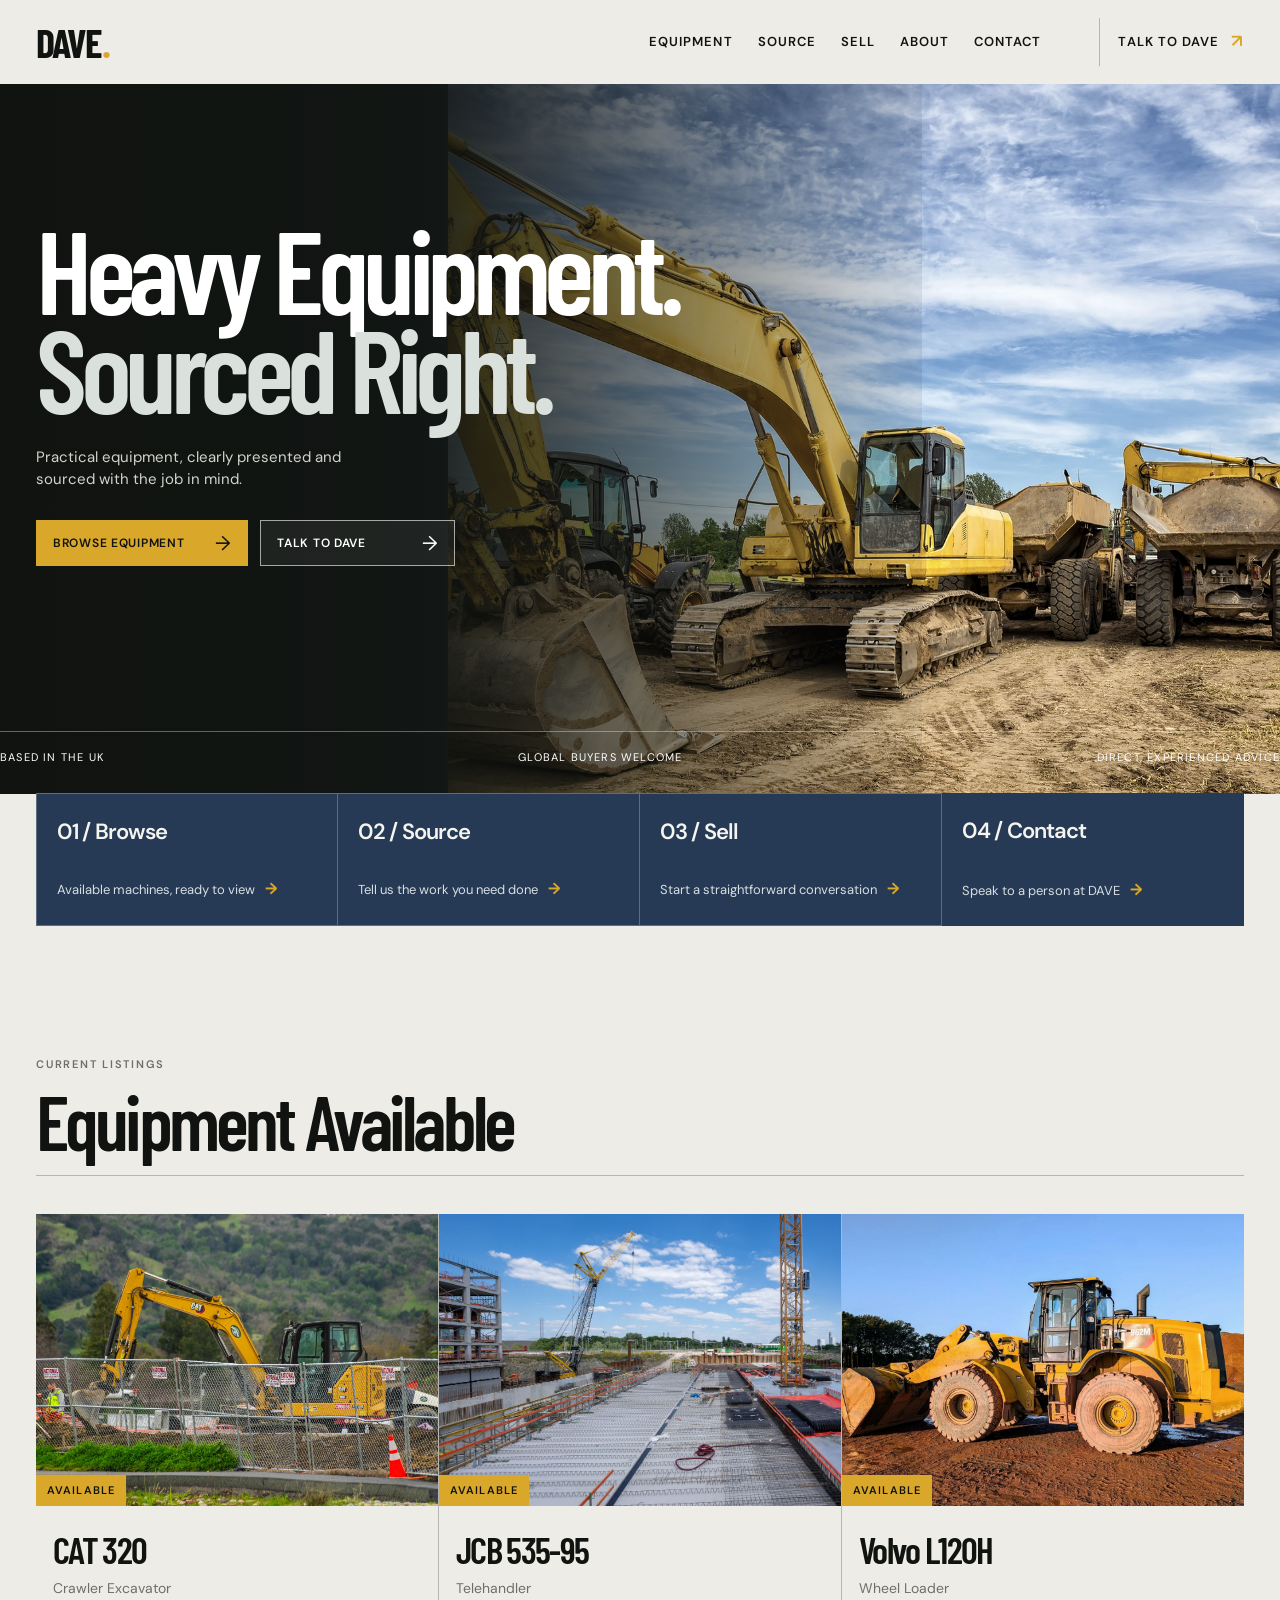
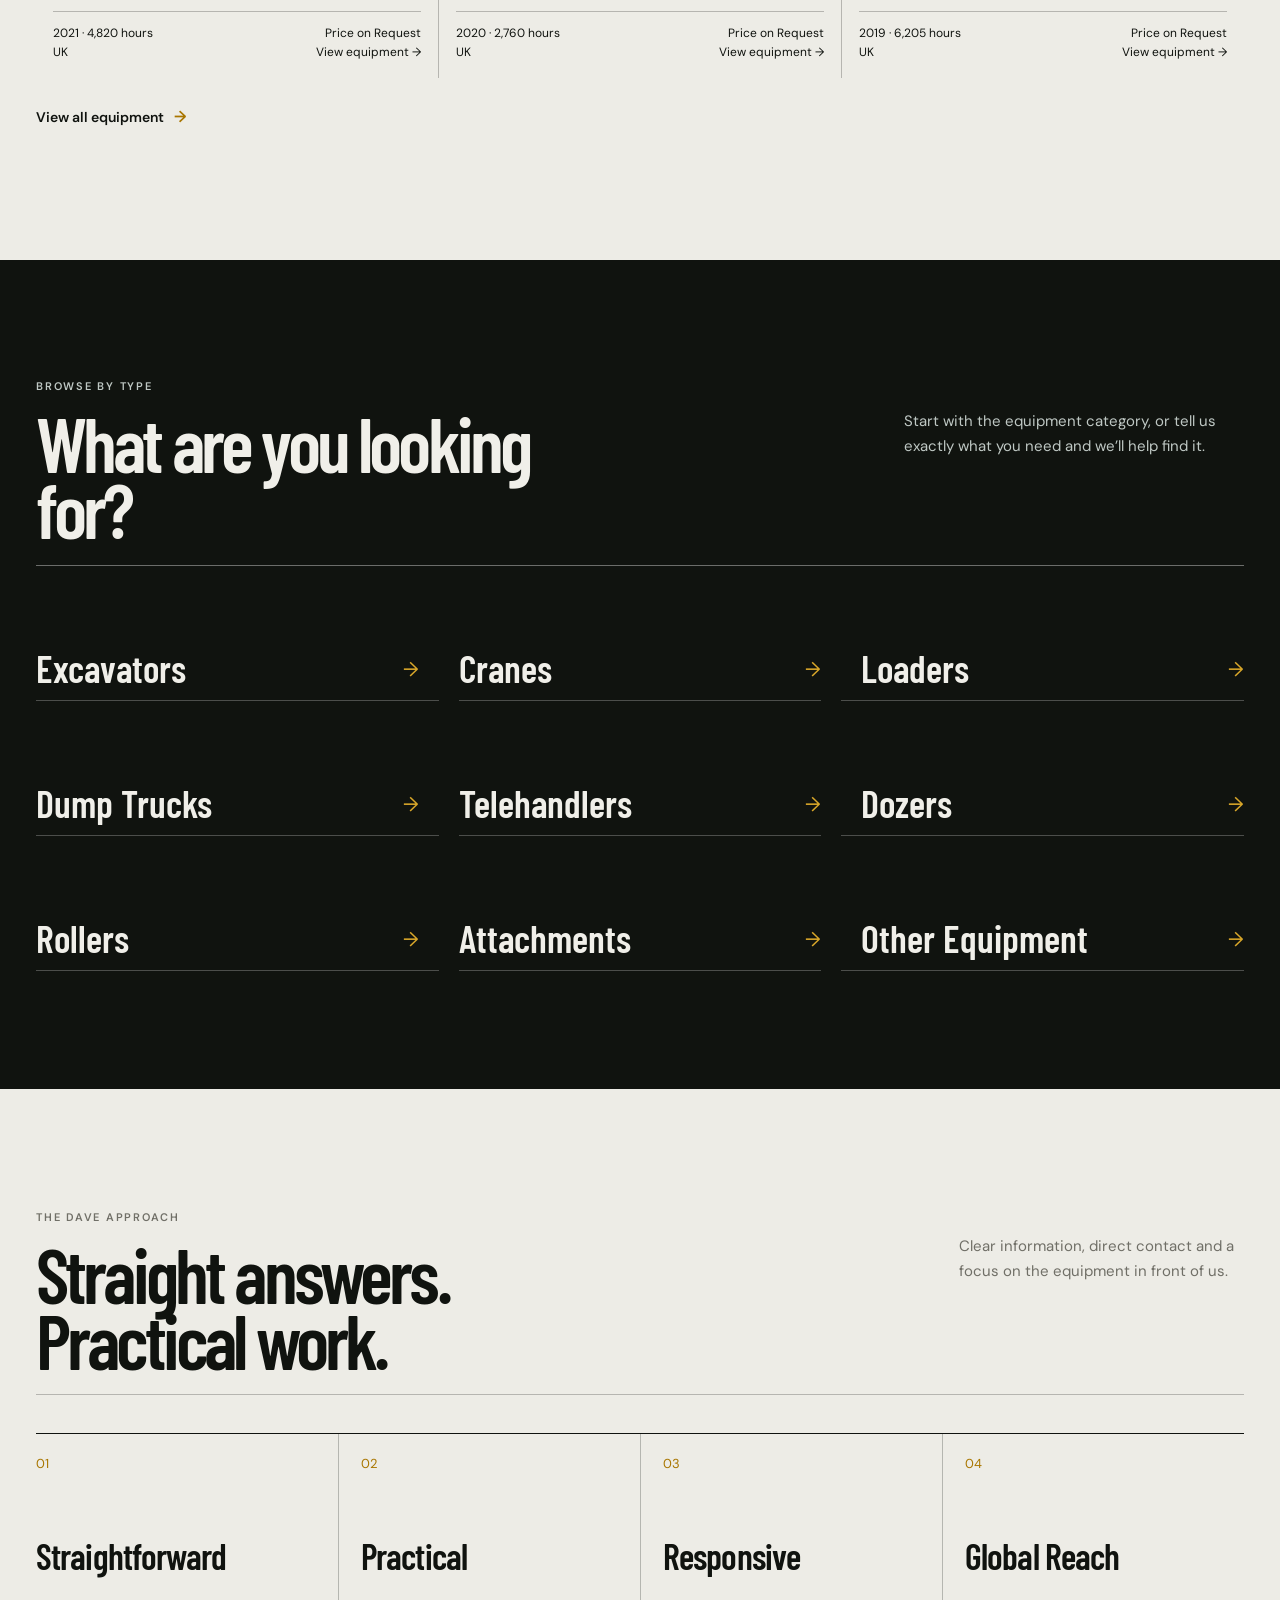
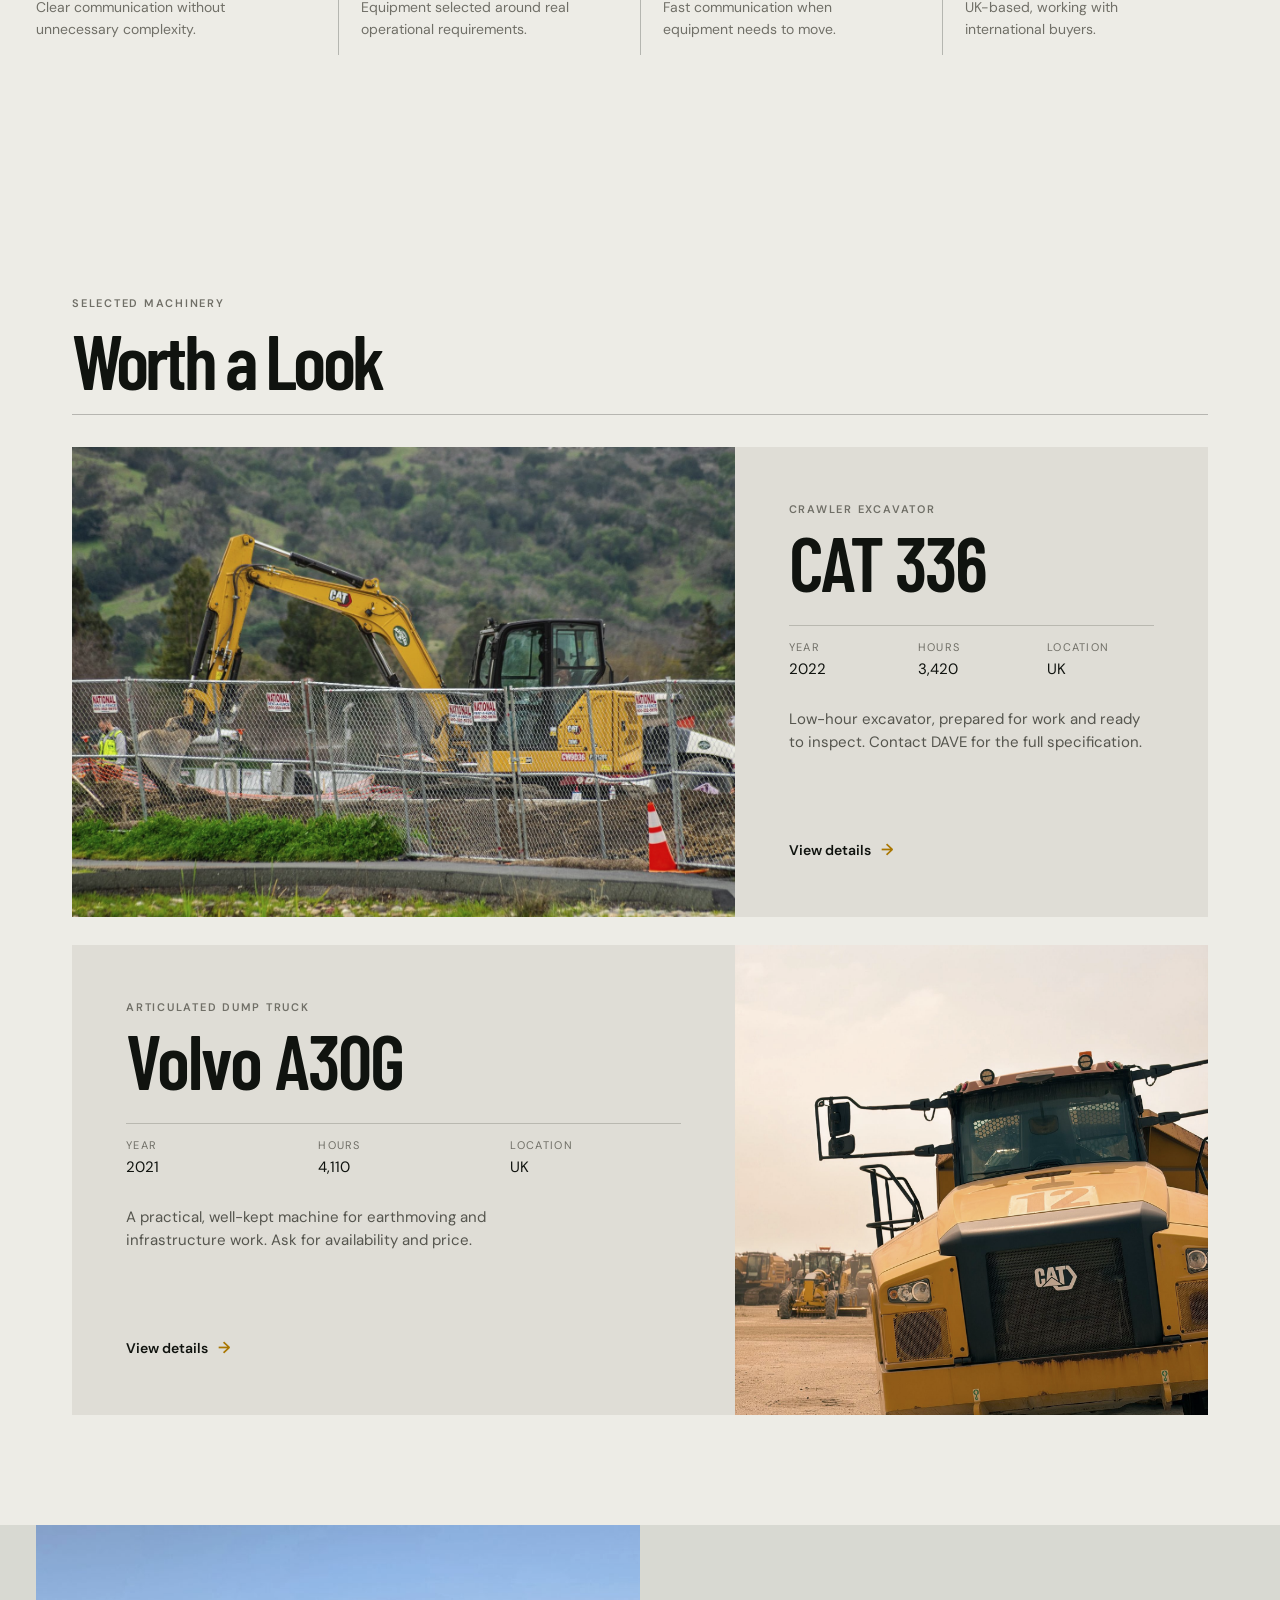
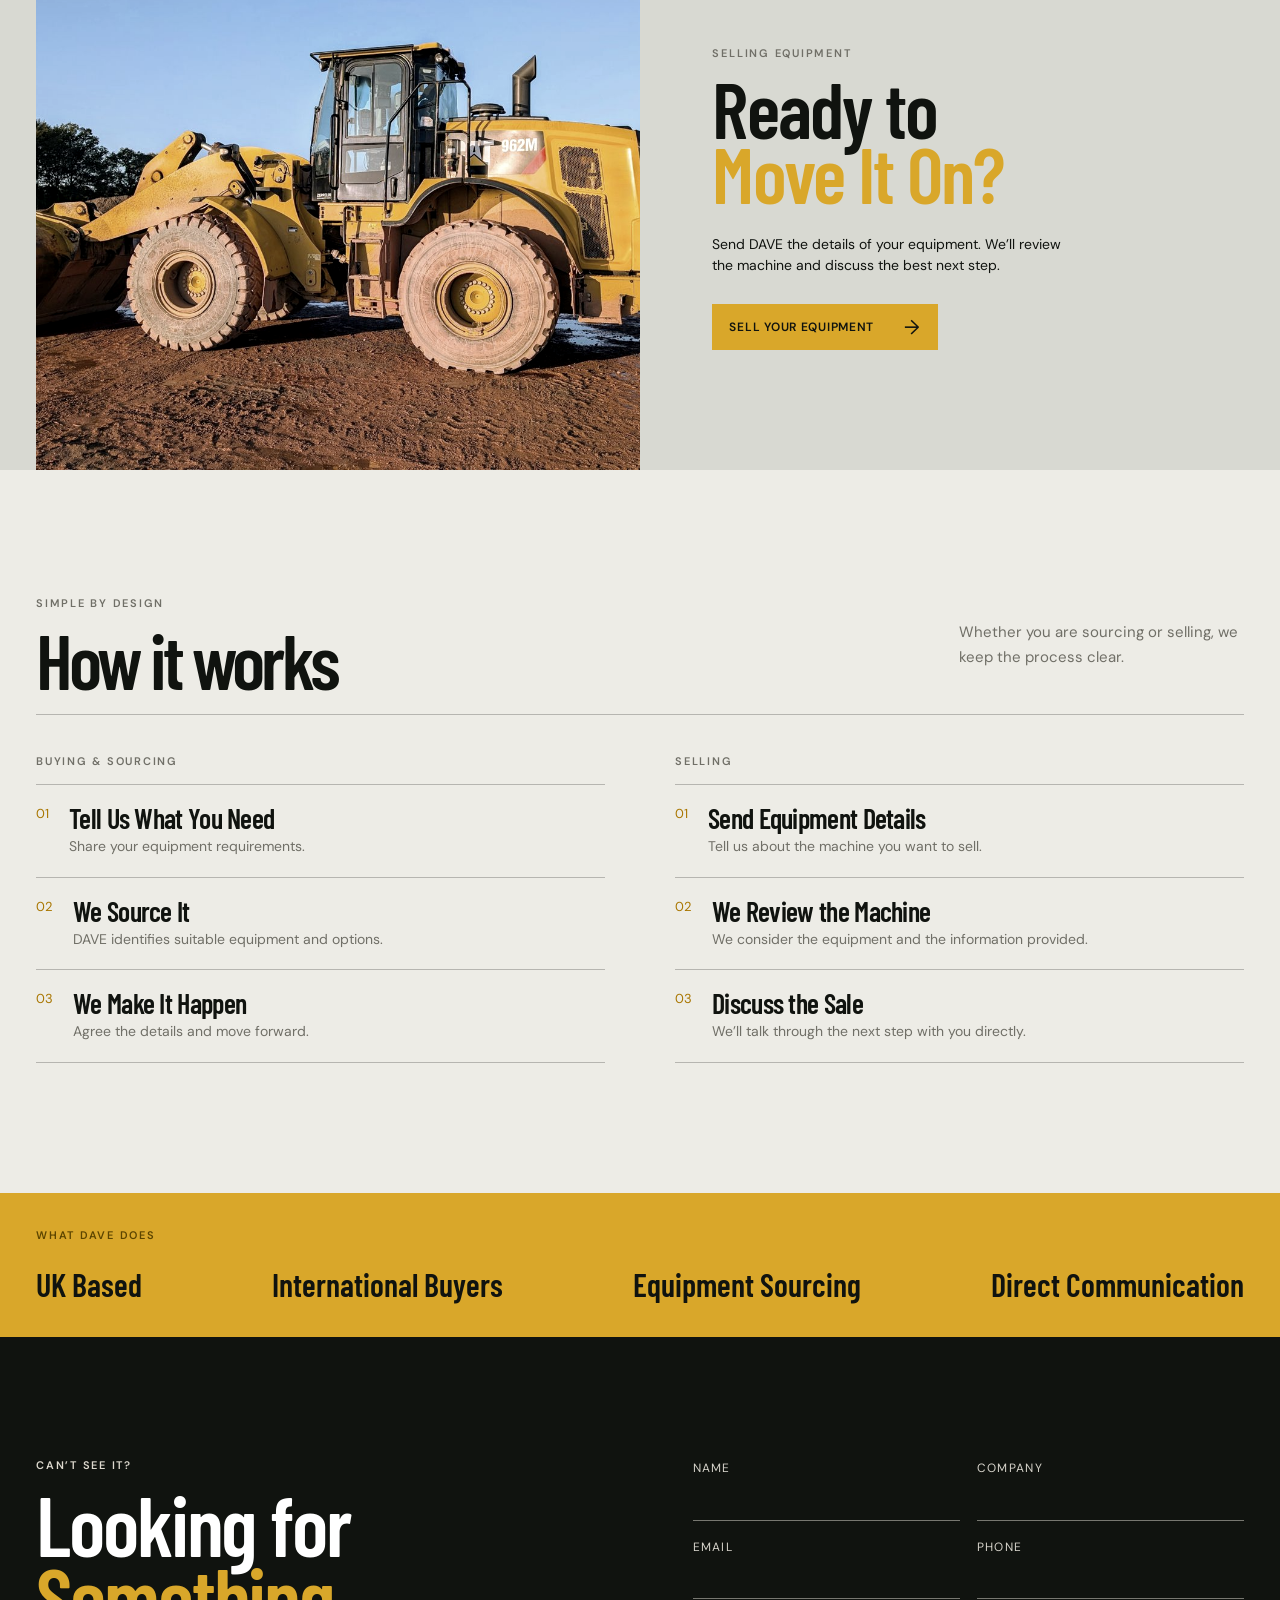
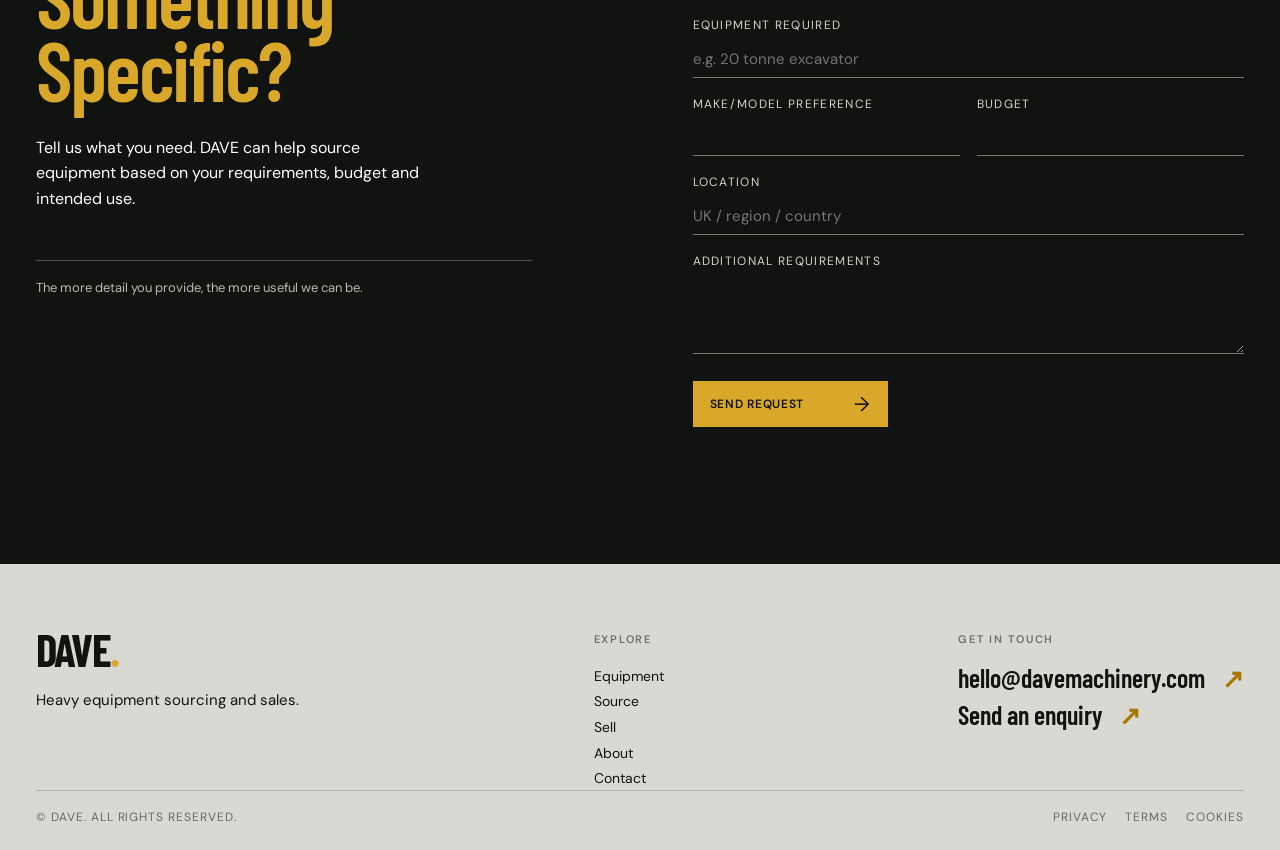
==== index.html @ fcef8783 "Initial site" ====
<!doctype html>
<html lang="en">
  <head>
    <meta charset="UTF-8" />
    <meta name="viewport" content="width=device-width, initial-scale=1.0" />
    <meta
      name="description"
      content="DAVE sources and sells quality heavy equipment for UK and international buyers."
    />
    <title>DAVE — Heavy Equipment. Sourced Right.</title>
    <link rel="preconnect" href="https://fonts.googleapis.com" />
    <link rel="preconnect" href="https://fonts.gstatic.com" crossorigin />
    <link
      href="https://fonts.googleapis.com/css2?family=Barlow+Condensed:wght@500;600;700&family=DM+Sans:wght@400;500;600&display=swap"
      rel="stylesheet"
    />
    <link rel="stylesheet" href="styles.css" />
    <link rel="stylesheet" href="enhancements.css" />
    <link rel="stylesheet" href="editorial.css" />
  </head>
  <body>
    <header class="site-header">
      <a class="brand" href="#top" aria-label="DAVE home">DAVE<span>.</span></a>
      <button
        class="menu-toggle"
        aria-label="Open navigation"
        aria-expanded="false"
      >
        <i></i><i></i>
      </button>
      <nav aria-label="Main navigation">
        <a href="#equipment">Equipment</a><a href="#source">Source</a
        ><a href="#sell">Sell</a><a href="about.html">About</a
        ><a href="contact.html">Contact</a>
      </nav>
      <a class="header-contact" href="#contact">Talk to DAVE <span>↗</span></a>
    </header>

    <main id="top">
      <section class="hero hero-full" aria-labelledby="hero-title">
        <img
          src="assets/images/hero-fleet.webp"
          alt="A lineup of excavators, loaders and dump trucks"
        />
        <div class="hero-shade"></div>
        <div class="hero-content wrap">
          <h1 id="hero-title">Heavy Equipment.<br /><em>Sourced Right.</em></h1>
          <p class="hero-intro">
            Practical equipment, clearly presented and sourced with the job in
            mind.
          </p>
          <div class="button-row">
            <a class="button amber" href="#equipment"
              >Browse Equipment <b>→</b></a
            ><a class="button ghost" href="#contact">Talk to DAVE <b>→</b></a>
          </div>
        </div>
        <div class="hero-foot">
          <span>Based in the UK</span><span>Global buyers welcome</span
          ><span>Direct, experienced advice</span>
        </div>
      </section>

      <section class="actions wrap" aria-label="Quick actions">
        <a href="#equipment"
          ><strong>01 / Browse</strong
          ><span>Available machines, ready to view <b>→</b></span></a
        >
        <a href="#source"
          ><strong>02 / Source</strong
          ><span>Tell us the work you need done <b>→</b></span></a
        >
        <a id="sell" href="#contact"
          ><strong>03 / Sell</strong
          ><span>Start a straightforward conversation <b>→</b></span></a
        >
        <a href="#contact"
          ><strong>04 / Contact</strong
          ><span>Speak to a person at DAVE <b>→</b></span></a
        >
      </section>

      <section id="equipment" class="inventory section wrap">
        <div class="section-heading">
          <div>
            <p class="eyebrow">Current listings</p>
            <h2>Equipment Available</h2>
          </div>
        </div>
        <div class="inventory-grid" id="inventory-grid"></div>
        <a class="text-link" href="#contact"
          >View all equipment <span>→</span></a
        >
      </section>

      <section id="categories" class="categories section">
        <div class="wrap">
          <p class="eyebrow">Browse by type</p>
          <div class="category-head">
            <h2>What are you looking for?</h2>
            <p>
              Start with the equipment category, or tell us exactly what you
              need and we’ll help find it.
            </p>
          </div>
          <div class="category-list" id="category-list"></div>
        </div>
      </section>

      <section
        class="principles section wrap"
        aria-labelledby="principles-title"
      >
        <div class="section-heading">
          <div>
            <p class="eyebrow">The DAVE approach</p>
            <h2 id="principles-title">
              Straight answers.<br />Practical work.
            </h2>
          </div>
          <p>
            Clear information, direct contact and a focus on the equipment in
            front of us.
          </p>
        </div>
        <div class="principle-grid">
          <article>
            <span>01</span>
            <h3>Straightforward</h3>
            <p>Clear communication without unnecessary complexity.</p>
          </article>
          <article>
            <span>02</span>
            <h3>Practical</h3>
            <p>Equipment selected around real operational requirements.</p>
          </article>
          <article>
            <span>03</span>
            <h3>Responsive</h3>
            <p>Fast communication when equipment needs to move.</p>
          </article>
          <article>
            <span>04</span>
            <h3>Global Reach</h3>
            <p>UK-based, working with international buyers.</p>
          </article>
        </div>
      </section>

      <section class="feature section wrap" aria-labelledby="feature-title">
        <div class="section-heading">
          <div>
            <p class="eyebrow">Selected machinery</p>
            <h2 id="feature-title">Worth a Look</h2>
          </div>
        </div>
        <article class="feature-item">
          <div class="feature-photo">
            <img
              src="assets/images/excavator.jpeg"
              alt="Yellow excavator at a construction site"
            />
          </div>
          <div class="feature-copy">
            <p class="eyebrow">Crawler excavator</p>
            <h3>CAT 336</h3>
            <dl>
              <div>
                <dt>Year</dt>
                <dd>2022</dd>
              </div>
              <div>
                <dt>Hours</dt>
                <dd>3,420</dd>
              </div>
              <div>
                <dt>Location</dt>
                <dd>UK</dd>
              </div>
            </dl>
            <p>
              Low-hour excavator, prepared for work and ready to inspect.
              Contact DAVE for the full specification.
            </p>
            <a class="text-link" href="#contact">View details <span>→</span></a>
          </div>
        </article>
        <article class="feature-item reverse">
          <div class="feature-photo">
            <img
              src="assets/images/dump-truck.jpeg"
              alt="Heavy dump truck at a construction site"
            />
          </div>
          <div class="feature-copy">
            <p class="eyebrow">Articulated dump truck</p>
            <h3>Volvo A30G</h3>
            <dl>
              <div>
                <dt>Year</dt>
                <dd>2021</dd>
              </div>
              <div>
                <dt>Hours</dt>
                <dd>4,110</dd>
              </div>
              <div>
                <dt>Location</dt>
                <dd>UK</dd>
              </div>
            </dl>
            <p>
              A practical, well-kept machine for earthmoving and infrastructure
              work. Ask for availability and price.
            </p>
            <a class="text-link" href="#contact">View details <span>→</span></a>
          </div>
        </article>
      </section>

      <section id="sell" class="sell-panel">
        <div class="wrap sell-grid">
          <div class="sell-photo">
            <img
              src="assets/images/wheel-loader.jpeg"
              alt="Wheel loader at a construction site"
              loading="lazy"
            />
          </div>
          <div>
            <p class="eyebrow">Selling equipment</p>
            <h2>Ready to<br /><em>Move It On?</em></h2>
            <p>
              Send DAVE the details of your equipment. We’ll review the machine
              and discuss the best next step.
            </p>
            <a href="contact.html?type=sell" class="button amber"
              >Sell Your Equipment <b>→</b></a
            >
          </div>
        </div>
      </section>

      <section class="process section wrap" aria-labelledby="process-title">
        <div class="section-heading">
          <div>
            <p class="eyebrow">Simple by design</p>
            <h2 id="process-title">How it works</h2>
          </div>
          <p>Whether you are sourcing or selling, we keep the process clear.</p>
        </div>
        <div class="process-grid">
          <div>
            <p class="eyebrow">Buying &amp; sourcing</p>
            <ol>
              <li>
                <span>01</span>
                <div>
                  <h3>Tell Us What You Need</h3>
                  <p>Share your equipment requirements.</p>
                </div>
              </li>
              <li>
                <span>02</span>
                <div>
                  <h3>We Source It</h3>
                  <p>DAVE identifies suitable equipment and options.</p>
                </div>
              </li>
              <li>
                <span>03</span>
                <div>
                  <h3>We Make It Happen</h3>
                  <p>Agree the details and move forward.</p>
                </div>
              </li>
            </ol>
          </div>
          <div>
            <p class="eyebrow">Selling</p>
            <ol>
              <li>
                <span>01</span>
                <div>
                  <h3>Send Equipment Details</h3>
                  <p>Tell us about the machine you want to sell.</p>
                </div>
              </li>
              <li>
                <span>02</span>
                <div>
                  <h3>We Review the Machine</h3>
                  <p>We consider the equipment and the information provided.</p>
                </div>
              </li>
              <li>
                <span>03</span>
                <div>
                  <h3>Discuss the Sale</h3>
                  <p>We’ll talk through the next step with you directly.</p>
                </div>
              </li>
            </ol>
          </div>
        </div>
      </section>

      <section class="trust">
        <div class="wrap">
          <p class="eyebrow">What DAVE does</p>
          <div>
            <span>UK Based</span><span>International Buyers</span
            ><span>Equipment Sourcing</span><span>Direct Communication</span>
          </div>
        </div>
      </section>

      <section id="source" class="sourcing">
        <div class="wrap sourcing-grid">
          <div>
            <p class="eyebrow on-dark">Can’t see it?</p>
            <h2>Looking for<br /><em>Something Specific?</em></h2>
            <p>
              Tell us what you need. DAVE can help source equipment based on
              your requirements, budget and intended use.
            </p>
            <p class="source-note">
              The more detail you provide, the more useful we can be.
            </p>
          </div>
          <form id="sourcing-form" novalidate>
            <div class="form-row">
              <label
                >Name<input required name="name" autocomplete="name" /></label
              ><label
                >Company<input name="company" autocomplete="organization"
              /></label>
            </div>
            <div class="form-row">
              <label
                >Email<input
                  required
                  type="email"
                  name="email"
                  autocomplete="email" /></label
              ><label>Phone<input name="phone" autocomplete="tel" /></label>
            </div>
            <label
              >Equipment required<input
                required
                name="equipment"
                placeholder="e.g. 20 tonne excavator"
            /></label>
            <div class="form-row">
              <label>Make/model preference<input name="preference" /></label
              ><label>Budget<input name="budget" /></label>
            </div>
            <label
              >Location<input
                name="location"
                placeholder="UK / region / country" /></label
            ><label
              >Additional requirements<textarea
                name="details"
                rows="3"
              ></textarea></label
            ><button class="button amber" type="submit">
              Send Request <b>→</b>
            </button>
            <p class="form-message" role="status"></p>
          </form>
        </div>
      </section>
    </main>

    <footer id="contact">
      <div class="wrap footer-top">
        <div>
          <a class="brand" href="#top">DAVE<span>.</span></a>
          <p>Heavy equipment sourcing and sales.</p>
        </div>
        <div class="footer-nav">
          <p class="eyebrow">Explore</p>
          <a href="#equipment">Equipment</a><a href="#source">Source</a
          ><a href="#sell">Sell</a><a href="about.html">About</a
          ><a href="contact.html">Contact</a>
        </div>
        <div>
          <p class="eyebrow">Get in touch</p>
          <a class="contact-link" href="mailto:hello@davemachinery.com"
            >hello@davemachinery.com <span>↗</span></a
          ><a class="contact-link" href="contact.html"
            >Send an enquiry <span>↗</span></a
          >
        </div>
      </div>
      <div class="wrap footer-bottom">
        <span>© DAVE. All rights reserved.</span
        ><span
          ><a href="#">Privacy</a><a href="#">Terms</a
          ><a href="#">Cookies</a></span
        >
      </div>
    </footer>
    <script src="script.js"></script>
  </body>
</html>
---- styles.css ----
:root {
  --ink: #181914;
  --paper: #f2f0ea;
  --muted: #706f67;
  --line: #cac8c0;
  --amber: #e4ad21;
  --display: "Barlow Condensed", Arial, sans-serif;
  --body: "DM Sans", Arial, sans-serif;
}
* {
  box-sizing: border-box;
}
html {
  scroll-behavior: smooth;
}
body {
  margin: 0;
  background: var(--paper);
  color: var(--ink);
  font-family: var(--body);
  font-size: 15px;
  line-height: 1.55;
}
.wrap {
  width: min(1320px, calc(100% - 48px));
  margin: auto;
}
.site-header {
  height: 79px;
  display: flex;
  align-items: center;
  justify-content: space-between;
  padding: 0 32px;
  border-bottom: 1px solid var(--line);
  background: var(--paper);
  position: relative;
  z-index: 5;
}
.brand {
  font: 700 36px/0.8 var(--display);
  letter-spacing: 0.01em;
  color: inherit;
  text-decoration: none;
}
.brand span {
  color: var(--amber);
}
nav {
  display: flex;
  gap: 31px;
  margin-left: 130px;
}
nav a,
.header-contact {
  font-size: 12px;
  color: inherit;
  text-decoration: none;
  font-weight: 600;
}
.header-contact {
  display: flex;
  gap: 12px;
  align-items: center;
}
.header-contact span {
  font-size: 18px;
  color: var(--amber);
}
.menu-toggle {
  display: none;
}
.hero {
  min-height: 688px;
  background: var(--ink);
  position: relative;
  color: #fff;
  display: flex;
  flex-direction: column;
  overflow: hidden;
}
.hero > img,
.hero-shade {
  inset: 0;
  width: 100%;
  height: 100%;
  object-fit: cover;
  position: absolute;
}
.hero-shade {
  background: linear-gradient(
    90deg,
    rgba(9, 11, 9, 0.76) 0%,
    rgba(9, 11, 9, 0.4) 52%,
    rgba(9, 11, 9, 0.1) 100%
  );
}
.hero-content {
  position: relative;
  margin-top: auto;
  margin-bottom: 112px;
}
.eyebrow {
  text-transform: uppercase;
  letter-spacing: 0.14em;
  font-size: 10px;
  font-weight: 600;
  margin: 0 0 14px;
  color: var(--muted);
}
.on-dark {
  color: #ddd9ce;
}
.hero h1,
h2,
h3 {
  font-family: var(--display);
  font-weight: 600;
  letter-spacing: -0.025em;
  margin: 0;
}
.hero h1 {
  font-size: clamp(64px, 8vw, 112px);
  line-height: 0.84;
  max-width: 710px;
}
.hero em,
.sourcing em {
  font-style: normal;
  color: var(--amber);
}
.hero-intro {
  max-width: 440px;
  font-size: 16px;
  line-height: 1.5;
  margin: 29px 0;
}
.button-row {
  display: flex;
  gap: 12px;
}
.button {
  display: inline-flex;
  align-items: center;
  justify-content: space-between;
  gap: 30px;
  min-width: 177px;
  padding: 13px 16px;
  color: var(--ink);
  border: 1px solid var(--amber);
  font: 600 13px var(--body);
  text-decoration: none;
  cursor: pointer;
  background: none;
}
.button b {
  font-size: 20px;
  font-weight: 400;
  line-height: 0.6;
}
.amber {
  background: var(--amber);
}
.ghost {
  color: #fff;
  border-color: rgba(255, 255, 255, 0.6);
}
.hero-foot {
  position: relative;
  display: flex;
  gap: 35px;
  margin-bottom: 25px;
  font-size: 10px;
  text-transform: uppercase;
  letter-spacing: 0.11em;
}
.hero-foot span + span:before {
  content: "•";
  margin-right: 35px;
  color: var(--amber);
}
.actions {
  display: grid;
  grid-template-columns: repeat(4, 1fr);
  border: solid var(--line);
  border-width: 0 1px;
}
.actions a {
  min-height: 104px;
  padding: 20px;
  border-right: 1px solid var(--line);
  text-decoration: none;
  color: inherit;
  display: flex;
  flex-direction: column;
  justify-content: space-between;
}
.actions a:last-child {
  border: 0;
}
.actions strong {
  font: 600 25px var(--display);
  letter-spacing: 0.02em;
}
.actions span {
  font-size: 12px;
  color: var(--muted);
}
.actions b,
.text-link span {
  color: #a97600;
  font-size: 16px;
  margin-left: 7px;
}
.section {
  padding: 56px 0;
}
.section-heading {
  display: flex;
  justify-content: space-between;
  align-items: end;
  border-bottom: 1px solid var(--line);
  padding-bottom: 20px;
  margin-bottom: 24px;
}
.section-heading h2,
.category-head h2,
.sourcing h2 {
  font-size: 58px;
  line-height: 0.86;
}
.section-heading > p,
.category-head > p {
  margin: 0;
  color: var(--muted);
  font-size: 13px;
  line-height: 1.65;
}
.section-heading small {
  font-size: 10px;
}
.inventory-grid {
  display: grid;
  grid-template-columns: repeat(3, 1fr);
  gap: 20px;
}
.equipment-card {
  position: relative;
}
.equipment-image {
  height: 260px;
  background: #d9d7cf;
  overflow: hidden;
  position: relative;
}
.equipment-image img {
  width: 100%;
  height: 100%;
  object-fit: cover;
  transition: transform 0.4s;
}
.equipment-card:hover img {
  transform: scale(1.04);
}
.availability {
  position: absolute;
  top: 12px;
  left: 12px;
  background: var(--paper);
  padding: 5px 8px;
  font-size: 9px;
  letter-spacing: 0.1em;
  text-transform: uppercase;
}
.equipment-card h3 {
  font-size: 30px;
  margin: 15px 0 0;
}
.equipment-card p {
  font-size: 12px;
  margin: 0;
  color: var(--muted);
}
.equipment-info {
  display: flex;
  justify-content: space-between;
  gap: 10px;
  margin-top: 11px;
  padding-top: 12px;
  border-top: 1px solid var(--line);
  font-size: 11px;
}
.equipment-info span:last-child {
  text-align: right;
}
.text-link {
  display: inline-block;
  color: var(--ink);
  text-decoration: none;
  font-weight: 600;
  font-size: 12px;
  margin-top: 27px;
}
.categories {
  background: #dedcd5;
  padding: 56px 0;
}
.category-head {
  display: flex;
  justify-content: space-between;
  align-items: end;
  margin-bottom: 24px;
}
.category-head h2 {
  max-width: 540px;
}
.category-head > p {
  max-width: 340px;
}
.category-list {
  display: grid;
  grid-template-columns: repeat(12, 1fr);
  border-top: 1px solid #bdbcb5;
}
.category-list a {
  grid-column: span 4;
  min-height: 180px;
  border-bottom: 1px solid #bdbcb5;
  color: var(--ink);
  text-decoration: none;
  display: flex;
  align-items: end;
  padding: 15px 0;
  font: 600 39px/0.9 var(--display);
  position: relative;
}
.category-list a:nth-child(3n + 2) {
  margin: 0 20px;
  padding-left: 0;
}
.category-list a:nth-child(3n + 1) {
  padding-right: 20px;
}
.category-list a:nth-child(3n + 3) {
  padding-left: 20px;
}
.category-list a span {
  font: 400 20px var(--body);
  margin: 0 0 3px auto;
  color: #9a720f;
}
.feature {
  padding-bottom: 56px;
}
.feature-item {
  display: grid;
  grid-template-columns: 7fr 5fr;
  margin: 48px 0 0;
  background: #dfddd6;
}
.feature-photo {
  height: 470px;
}
.feature-photo img {
  height: 100%;
  width: 100%;
  object-fit: cover;
  filter: saturate(0.8);
}
.feature-copy {
  padding: 20px;
  display: flex;
  flex-direction: column;
  align-items: flex-start;
}
.feature-copy h3 {
  font-size: 67px;
  line-height: 0.8;
}
.feature-copy dl {
  display: flex;
  gap: 22px;
  border-top: 1px solid #b9b8b0;
  margin: 32px 0 25px;
  padding-top: 13px;
  width: 100%;
}
.feature-copy dl div {
  flex: 1;
}
.feature-copy dt {
  font-size: 9px;
  text-transform: uppercase;
  letter-spacing: 0.12em;
  color: var(--muted);
}
.feature-copy dd {
  font-size: 13px;
  margin: 2px 0;
}
.feature-copy > p:last-of-type {
  font-size: 13px;
  color: #55554e;
  max-width: 360px;
  margin: 0;
}
.feature-copy .text-link {
  margin-top: auto;
}
.feature-item.reverse {
  grid-template-columns: 5fr 7fr;
}
.reverse .feature-photo {
  order: 2;
}
.sourcing {
  background: var(--ink);
  color: #fff;
  padding: 56px 0;
}
.sourcing-grid {
  display: grid;
  grid-template-columns: 1fr 1fr;
  gap: 105px;
}
.sourcing h2 {
  font-size: 75px;
}
.sourcing h2 + p {
  font-size: 16px;
  max-width: 390px;
  line-height: 1.6;
  margin: 30px 0;
}
.source-note {
  font-size: 11px;
  color: #bbb9b0;
  border-top: 1px solid #4f504a;
  padding-top: 17px;
  width: 90%;
  margin-top: 48px;
}
form {
  display: grid;
  gap: 17px;
  padding-top: 2px;
}
.form-row {
  display: grid;
  grid-template-columns: 1fr 1fr;
  gap: 17px;
}
label {
  font-size: 10px;
  text-transform: uppercase;
  letter-spacing: 0.11em;
  color: #d6d3ca;
  display: grid;
  gap: 6px;
}
input,
textarea {
  width: 100%;
  border: solid #777770;
  border-width: 0 0 1px;
  background: transparent;
  padding: 8px 0;
  color: #fff;
  font: 13px var(--body);
  outline: none;
  border-radius: 0;
}
textarea {
  resize: vertical;
}
input:focus,
textarea:focus {
  border-color: var(--amber);
}
form .button {
  margin-top: 10px;
  justify-self: start;
}
.form-message {
  margin: 0;
  font-size: 12px;
  color: var(--amber);
}
footer {
  background: #d6d4cd;
  padding: 67px 0 23px;
}
.footer-top {
  display: flex;
  justify-content: space-between;
  min-height: 155px;
}
.footer-top .brand {
  font-size: 45px;
}
.footer-top .brand + p {
  font-size: 13px;
  margin-top: 15px;
}
.contact-link {
  display: block;
  color: var(--ink);
  font: 600 26px var(--display);
  text-decoration: none;
  margin-top: 5px;
}
.contact-link span {
  color: #a97600;
  margin-left: 12px;
}
.footer-bottom {
  border-top: 1px solid #b2b1aa;
  padding-top: 17px;
  display: flex;
  justify-content: space-between;
  font-size: 10px;
  color: #696962;
  text-transform: uppercase;
  letter-spacing: 0.08em;
}
@media (max-width: 750px) {
  .wrap {
    width: min(100% - 40px, 1240px);
  }
  .site-header {
    height: 65px;
    padding: 0 20px;
  }
  .brand {
    font-size: 31px;
  }
  nav,
  .header-contact {
    display: none;
  }
  .menu-toggle {
    display: grid;
    gap: 5px;
    border: 0;
    background: none;
    padding: 8px;
  }
  .menu-toggle i {
    background: var(--ink);
    height: 2px;
    width: 24px;
  }
  .menu-toggle[aria-expanded="true"] + nav {
    display: flex;
    position: absolute;
    top: 65px;
    left: 0;
    right: 0;
    margin: 0;
    padding: 20px;
    background: var(--paper);
    flex-direction: column;
    gap: 18px;
    border-bottom: 1px solid var(--line);
  }
  .hero {
    min-height: 650px;
  }
  .hero-content {
    margin-bottom: 74px;
  }
  .hero h1 {
    font-size: 64px;
  }
  .hero-intro {
    font-size: 14px;
    max-width: 340px;
  }
  .hero-foot {
    font-size: 8px;
    gap: 14px;
    line-height: 1.4;
  }
  .hero-foot span + span:before {
    margin-right: 14px;
  }
  .actions {
    grid-template-columns: 1fr 1fr;
  }
  .actions a {
    min-height: 95px;
    border-bottom: 1px solid var(--line);
  }
  .actions a:nth-child(2) {
    border-right: 0;
  }
  .section {
    padding: 75px 0;
  }
  .section-heading,
  .category-head {
    display: block;
  }
  .section-heading h2,
  .category-head h2,
  .sourcing h2 {
    font-size: 49px;
  }
  .section-heading > p,
  .category-head > p {
    margin-top: 19px;
  }
  .inventory-grid {
    grid-template-columns: 1fr;
    gap: 33px;
  }
  .equipment-image {
    height: 280px;
  }
  .categories {
    padding: 70px 0;
  }
  .category-head {
    margin-bottom: 35px;
  }
  .category-list a {
    grid-column: span 12;
    min-height: 70px;
    font-size: 33px !important;
    margin: 0 !important;
    padding: 12px 0 !important;
  }
  .feature-item,
  .feature-item.reverse {
    grid-template-columns: 1fr;
    margin-top: 38px;
  }
  .feature-photo {
    height: 270px;
  }
  .reverse .feature-photo {
    order: 0;
  }
  .feature-copy {
    padding: 34px 25px;
    min-height: 345px;
  }
  .feature-copy h3 {
    font-size: 58px;
  }
  .sourcing {
    padding: 75px 0;
  }
  .sourcing-grid {
    grid-template-columns: 1fr;
    gap: 44px;
  }
  .source-note {
    margin-top: 40px;
  }
  .form-row {
    grid-template-columns: 1fr;
    gap: 17px;
  }
  .footer-top {
    display: block;
  }
  .footer-top > div + div {
    margin-top: 45px;
  }
  .footer-bottom {
    margin-top: 35px;
    gap: 10px;
  }
  .contact-link {
    font-size: 24px;
  }
}
---- enhancements.css ----
.equipment-card > a {
  color: inherit;
  text-decoration: none;
}
.principles {
  padding-bottom: 110px;
}
.principle-grid {
  display: grid;
  grid-template-columns: repeat(4, 1fr);
  gap: 20px;
}
.principle-grid article {
  border-top: 1px solid var(--ink);
  padding-top: 14px;
}
.principle-grid span {
  font-size: 11px;
  color: #a97600;
}
.principle-grid h3 {
  font-size: 31px;
  margin-top: 42px;
}
.principle-grid p {
  color: var(--muted);
  font-size: 12px;
  max-width: 210px;
}
.sell-panel {
  background: #dedcd5;
}
.sell-grid {
  display: grid;
  grid-template-columns: 1fr 1fr;
  min-height: 500px;
}
.sell-photo img {
  width: 100%;
  height: 100%;
  object-fit: cover;
  filter: saturate(0.7);
}
.sell-grid > div:last-child {
  padding: 75px 10%;
  align-self: center;
}
.sell-grid h2 {
  font: 600 67px/0.84 var(--display);
  letter-spacing: -0.025em;
  margin: 0;
}
.sell-grid h2 em {
  color: var(--amber);
  font-style: normal;
}
.sell-grid h2 + p {
  max-width: 360px;
  font-size: 14px;
  margin: 27px 0;
}
.process {
  padding-top: 110px;
}
.process-grid {
  display: grid;
  grid-template-columns: 1fr 1fr;
  gap: 100px;
}
.process ol {
  margin: 0;
  padding: 0;
  list-style: none;
}
.process li {
  display: flex;
  gap: 20px;
  padding: 19px 0;
  border-top: 1px solid var(--line);
}
.process li:last-child {
  border-bottom: 1px solid var(--line);
}
.process li > span {
  font-size: 11px;
  color: #a97600;
}
.process h3 {
  font: 600 26px/1 var(--display);
  margin: 0;
}
.process li p {
  font-size: 12px;
  color: var(--muted);
  margin: 4px 0 0;
}
.trust {
  background: var(--amber);
  padding: 36px 0;
}
.trust .eyebrow {
  color: #5c4500;
  margin-bottom: 21px;
}
.trust .wrap > div {
  display: flex;
  justify-content: space-between;
  gap: 20px;
  font: 600 30px var(--display);
}
.footer-nav {
  display: flex;
  flex-direction: column;
  gap: 4px;
}
.footer-nav a {
  color: var(--ink);
  font-size: 12px;
  text-decoration: none;
}
.footer-bottom a {
  color: inherit;
  text-decoration: none;
  margin-left: 18px;
}
.page-hero {
  background: var(--ink);
  color: #fff;
  padding: 100px 0 75px;
}
.page-hero h1 {
  font: 600 clamp(62px, 8vw, 108px)/0.82 var(--display);
  margin: 0;
}
.page-hero h1 em {
  color: var(--amber);
  font-style: normal;
}
.page-hero p:last-child {
  max-width: 470px;
  margin: 26px 0 0;
}
.about-story {
  display: grid;
  grid-template-columns: 1fr 1fr;
  gap: 70px;
}
.about-story h2 {
  font: 600 60px/0.86 var(--display);
  margin: 0;
}
.about-story p {
  font-size: 15px;
  color: #55554e;
}
.detail-grid {
  display: grid;
  grid-template-columns: 7fr 5fr;
  gap: 55px;
}
.detail-photo img {
  width: 100%;
  height: 570px;
  object-fit: cover;
}
.specs {
  width: 100%;
  border-collapse: collapse;
  margin: 32px 0;
}
.specs th,
.specs td {
  text-align: left;
  border-bottom: 1px solid var(--line);
  padding: 12px 0;
  font-size: 13px;
}
.specs th {
  color: var(--muted);
  font-weight: 400;
}
.contact-grid {
  display: grid;
  grid-template-columns: 1fr 1fr;
  gap: 100px;
}
.contact-grid h2 {
  font: 600 63px/0.85 var(--display);
  margin: 0;
}
.contact-grid p {
  max-width: 410px;
}
.light-form label {
  color: var(--ink);
}
.light-form input,
.light-form textarea {
  color: var(--ink);
  border-color: var(--line);
}
@media (max-width: 750px) {
  .principle-grid {
    grid-template-columns: 1fr 1fr;
    gap: 32px 20px;
  }
  .principle-grid h3 {
    margin-top: 22px;
  }
  .sell-grid,
  .process-grid,
  .about-story,
  .detail-grid,
  .contact-grid {
    grid-template-columns: 1fr;
  }
  .sell-photo {
    height: 270px;
  }
  .sell-grid > div:last-child {
    padding: 55px 0;
  }
  .sell-grid h2,
  .contact-grid h2 {
    font-size: 56px;
  }
  .process-grid {
    gap: 48px;
  }
  .trust .wrap > div {
    display: grid;
    grid-template-columns: 1fr 1fr;
    font-size: 25px;
    gap: 13px;
  }
  .footer-nav {
    margin-top: 35px;
  }
  .detail-photo img {
    height: 320px;
  }
  .page-hero {
    padding: 70px 0 55px;
  }
}
---- editorial.css ----
/* Original editorial treatment for DAVE — built around real inventory photography. */
:root {
  --ink: #10130f;
  --paper: #edece6;
  --blue: #263a56;
  --mist: #cad2d4;
  --amber: #d9a72a;
  --line: rgba(16, 19, 15, 0.25);
}
body {
  background: var(--paper);
  font-size: 15px;
}
.wrap {
  width: min(1240px, calc(100% - 72px));
}
.site-header {
  height: 84px;
  padding: 0 36px;
  border: 0;
  background: var(--paper);
}
.brand {
  font-size: 40px;
  letter-spacing: -0.04em;
}
nav {
  gap: 25px;
  margin-left: auto;
}
nav a,
.header-contact {
  font-size: 11px;
  text-transform: uppercase;
  letter-spacing: 0.08em;
}
.header-contact {
  margin-left: 58px;
  padding: 10px 0 10px 18px;
  border-left: 1px solid var(--line);
}
.hero {
  min-height: 710px;
  background: var(--blue);
}
.hero > img {
  width: min(65%, 980px);
  left: auto;
  object-position: center;
  filter: saturate(0.7) contrast(1.06);
}
.hero-shade {
  width: 72%;
  background: linear-gradient(
    90deg,
    #10130f 0%,
    rgba(16, 19, 15, 0.94) 45%,
    rgba(16, 19, 15, 0.08) 100%
  );
}
.hero-content {
  margin-top: 135px;
  margin-bottom: auto;
}
.hero h1 {
  max-width: 780px;
  font-size: clamp(76px, 9.2vw, 135px);
  letter-spacing: -0.055em;
}
.hero h1 em {
  color: #dae1dc;
}
.hero-intro {
  max-width: 360px;
  color: #d2d4cc;
  font-size: 15px;
}
.button {
  min-width: 195px;
  padding: 14px 16px;
  text-transform: uppercase;
  letter-spacing: 0.06em;
  font-size: 10px;
}
.button.ghost {
  background: rgba(255, 255, 255, 0.06);
}
.hero-foot {
  border-top: 1px solid rgba(255, 255, 255, 0.34);
  padding-top: 17px;
  margin-bottom: 28px;
  justify-content: space-between;
  font-size: 9px;
}
.hero-foot span + span:before {
  display: none;
}
.actions {
  margin-top: -1px;
  position: relative;
  z-index: 2;
  border: 0;
  background: var(--blue);
}
.actions a {
  min-height: 133px;
  padding: 23px 20px;
  color: #f5f4ee;
  border: solid rgba(255, 255, 255, 0.25);
  border-width: 1px 1px 1px 0;
}
.actions a:first-child {
  border-left: 1px solid rgba(255, 255, 255, 0.25);
}
.actions strong {
  font-size: 22px;
  font-family: var(--body);
  letter-spacing: -0.04em;
}
.actions span {
  color: #d8dee1;
  font-size: 11px;
}
.actions b {
  color: var(--amber);
}
.section {
  padding: 130px 0;
}
.section-heading {
  align-items: start;
  border-color: var(--line);
  padding-bottom: 22px;
  margin-bottom: 38px;
}
.section-heading h2,
.category-head h2 {
  font-size: clamp(53px, 6vw, 82px);
  letter-spacing: -0.05em;
}
.section-heading > p {
  max-width: 285px;
  padding-top: 25px;
}
.eyebrow {
  font-size: 9px;
  letter-spacing: 0.16em;
}
.inventory-grid {
  gap: 1px;
  background: var(--line);
}
.equipment-card {
  background: var(--paper);
  padding-bottom: 17px;
}
.equipment-image {
  height: 292px;
  background: #c7c7bd;
}
.equipment-card h3,
.equipment-card p,
.equipment-card .equipment-info {
  margin-left: 17px;
  margin-right: 17px;
}
.equipment-card h3 {
  font-size: 37px;
  letter-spacing: -0.045em;
}
.equipment-info {
  font-size: 10px;
}
.availability {
  top: auto;
  bottom: 0;
  left: 0;
  padding: 7px 11px;
  background: var(--amber);
  font-weight: 600;
}
.categories {
  background: var(--ink);
  color: #f0efe9;
  padding: 118px 0;
}
.categories .eyebrow,
.categories .category-head > p {
  color: #bfc8c4;
}
.category-head {
  align-items: start;
}
.category-list {
  border-color: rgba(255, 255, 255, 0.38);
}
.category-list a {
  min-height: 135px;
  border-color: rgba(255, 255, 255, 0.25);
  color: #f0efe9;
  font-size: 38px;
}
.category-list a span {
  color: var(--amber);
}
.principles {
  padding-top: 120px;
}
.principle-grid {
  gap: 0;
  border-top: 1px solid var(--ink);
}
.principle-grid article {
  padding: 18px 22px 0 0;
  border: 0;
}
.principle-grid article + article {
  border-left: 1px solid var(--line);
  padding-left: 22px;
}
.principle-grid h3 {
  font-size: 36px;
  margin-top: 52px;
}
.feature {
  background: var(--blue);
  color: #f5f4ee;
  max-width: 100%;
  padding: 118px max(36px, calc((100% - 1240px) / 2));
}
.feature .section-heading {
  border-color: rgba(255, 255, 255, 0.35);
}
.feature .section-heading > p,
.feature .eyebrow {
  color: #c6d0d4;
}
.feature-item,
.feature-item.reverse {
  grid-template-columns: 7fr 5fr;
  margin-top: 30px;
  background: #10130f;
}
.feature-photo {
  height: 450px;
}
.feature-photo img {
  filter: saturate(0.76);
}
.feature-copy {
  padding: 44px 42px 35px;
}
.feature-copy h3 {
  font-size: 76px;
  color: #f5f4ee;
}
.feature-copy > p:last-of-type {
  color: #cbd1cc;
}
.feature-copy dl {
  border-color: rgba(255, 255, 255, 0.3);
}
.feature-copy dt {
  color: #aebbb9;
}
.feature-item.reverse {
  grid-template-columns: 5fr 7fr;
}
.feature-item.reverse .feature-photo {
  order: 2;
}
.feature-item.reverse .feature-copy {
  order: 1;
}
.feature .text-link {
  color: #f5f4ee;
}
.sell-panel {
  background: #d8d9d2;
}
.sell-grid {
  min-height: 545px;
}
.sell-photo {
  background: var(--blue);
}
.sell-photo img {
  filter: saturate(0.66) contrast(1.05);
}
.sell-grid > div:last-child {
  padding: 75px 12%;
}
.sell-grid h2 {
  font-size: 78px;
}
.process {
  padding-top: 125px;
}
.process-grid {
  gap: 70px;
}
.process h3 {
  font-size: 28px;
}
.trust {
  background: var(--amber);
  padding: 34px 0;
}
.trust .wrap > div {
  font-size: 32px;
}
.sourcing {
  background: var(--ink);
  padding: 120px 0;
}
.sourcing h2 {
  font-size: 84px;
}
footer {
  background: #d8d9d2;
}
@media (max-width: 750px) {
  .wrap {
    width: min(100% - 40px, 1240px);
  }
  .site-header {
    height: 68px;
    padding: 0 20px;
  }
  .hero {
    min-height: 660px;
  }
  .hero > img {
    width: 100%;
    opacity: 0.48;
  }
  .hero-shade {
    width: 100%;
    background: linear-gradient(
      0deg,
      rgba(16, 19, 15, 0.84),
      rgba(16, 19, 15, 0.56)
    );
  }
  .hero-content {
    margin-top: 112px;
  }
  .hero h1 {
    font-size: 68px;
  }
  .hero-foot {
    justify-content: flex-start;
    gap: 14px;
    flex-wrap: wrap;
  }
  .actions {
    grid-template-columns: 1fr 1fr;
  }
  .actions a {
    min-height: 117px;
  }
  .actions a:nth-child(2) {
    border-right: 1px solid rgba(255, 255, 255, 0.25);
  }
  .section {
    padding: 82px 0;
  }
  .section-heading > p {
    padding-top: 18px;
  }
  .equipment-image {
    height: 280px;
  }
  .categories,
  .feature {
    padding: 82px 20px;
  }
  .feature-item,
  .feature-item.reverse {
    grid-template-columns: 1fr;
  }
  .feature-item.reverse .feature-photo,
  .feature-item.reverse .feature-copy {
    order: initial;
  }
  .feature-photo {
    height: 270px;
  }
  .feature-copy {
    min-height: 320px;
  }
  .feature-copy h3 {
    font-size: 63px;
  }
  .principle-grid article + article {
    border-left: 0;
    padding-left: 0;
  }
  .sell-grid h2,
  .sourcing h2 {
    font-size: 62px;
  }
}

/* Keep the selected-machinery section straightforward and led by the real photos. */
.feature {
  max-width: none;
  padding: 110px 0;
  background: var(--paper);
  color: var(--ink);
}

.feature .section-heading {
  width: min(1240px, calc(100% - 72px));
  margin: 0 auto 32px;
  border-color: var(--line);
}

.feature .section-heading > p,
.feature .eyebrow {
  color: var(--muted);
}

.feature-item,
.feature-item.reverse {
  width: min(1240px, calc(100% - 72px));
  margin: 28px auto 0;
  grid-template-columns: minmax(0, 7fr) minmax(300px, 5fr);
  background: #dfddd6;
}

.feature-photo,
.feature-item.reverse .feature-photo {
  height: 470px;
  order: 0;
  clip-path: none;
}

.feature-item.reverse .feature-photo {
  order: 2;
}

.feature-copy {
  padding: 54px;
}

.feature-item.reverse .feature-copy {
  order: 1;
}

.feature-copy h3,
.feature .text-link {
  color: var(--ink);
}

.feature-copy > p:last-of-type {
  color: #55554e;
}

.feature-copy dl {
  border-color: #b9b8b0;
}

.feature-copy dt {
  color: var(--muted);
}

@media (max-width: 900px) {
  .feature {
    padding: 75px 0;
  }

  .feature .section-heading,
  .feature-item,
  .feature-item.reverse {
    width: min(100% - 40px, 640px);
  }

  .feature-item,
  .feature-item.reverse {
    grid-template-columns: 1fr;
    margin-top: 24px;
  }

  .feature-photo,
  .feature-item.reverse .feature-photo {
    height: 290px;
    order: 0;
  }

  .feature-copy,
  .feature-item.reverse .feature-copy {
    order: 1;
    min-height: 310px;
    padding: 34px 28px;
  }
}

/* Readability adjustment: each former 9–13px text tier is raised by 2px. */
.eyebrow,
.feature-copy dt,
.availability,
.hero-foot {
  font-size: 11px;
}

.button,
.equipment-info,
.section-heading small,
label,
.footer-bottom {
  font-size: 12px;
}

nav a,
.header-contact,
.actions span {
  font-size: 13px;
}

.equipment-card p,
.text-link,
.principle-grid p,
.process li p,
.footer-nav a,
.form-message {
  font-size: 14px;
}

.principle-grid span,
.process li > span,
.source-note {
  font-size: 13px;
}

.section-heading > p,
.category-head > p,
.feature-copy dd,
.feature-copy > p:last-of-type,
.footer-top .brand + p,
.specs th,
.specs td,
input,
textarea {
  font-size: 15px;
}
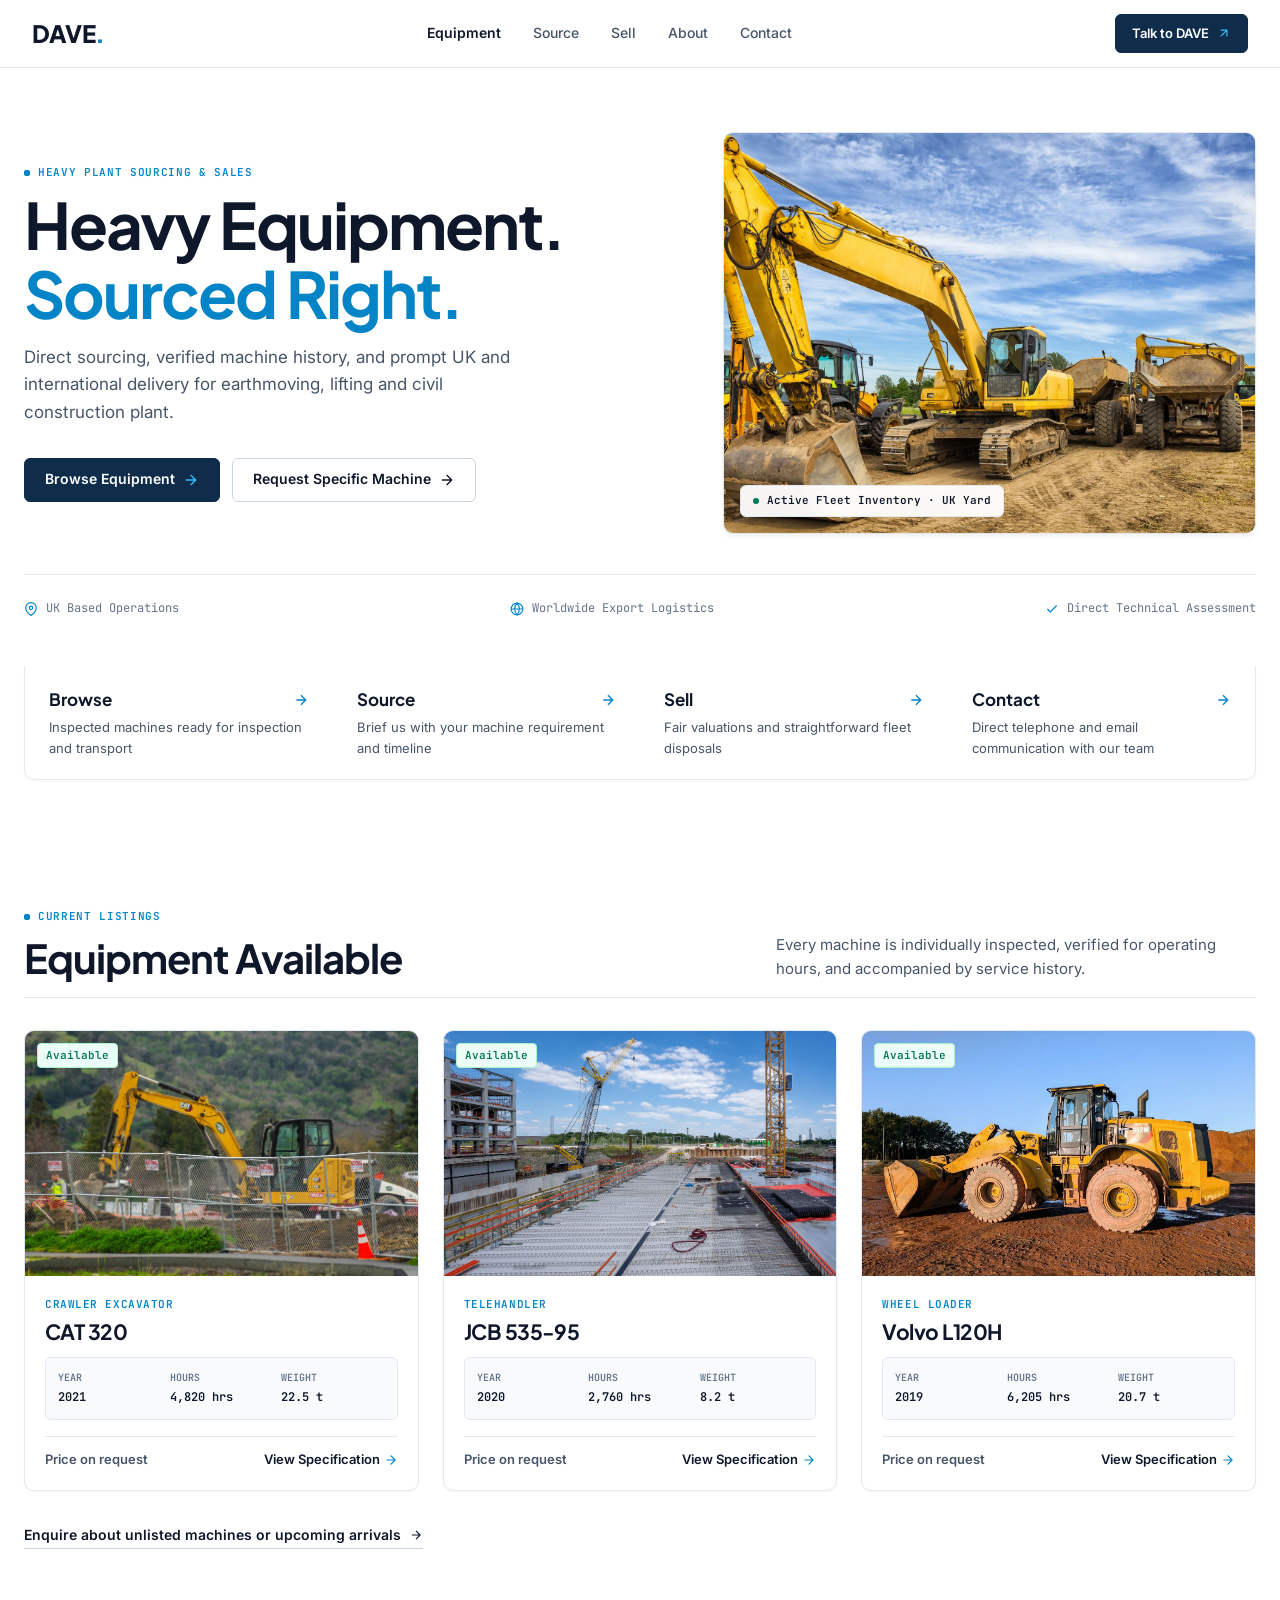
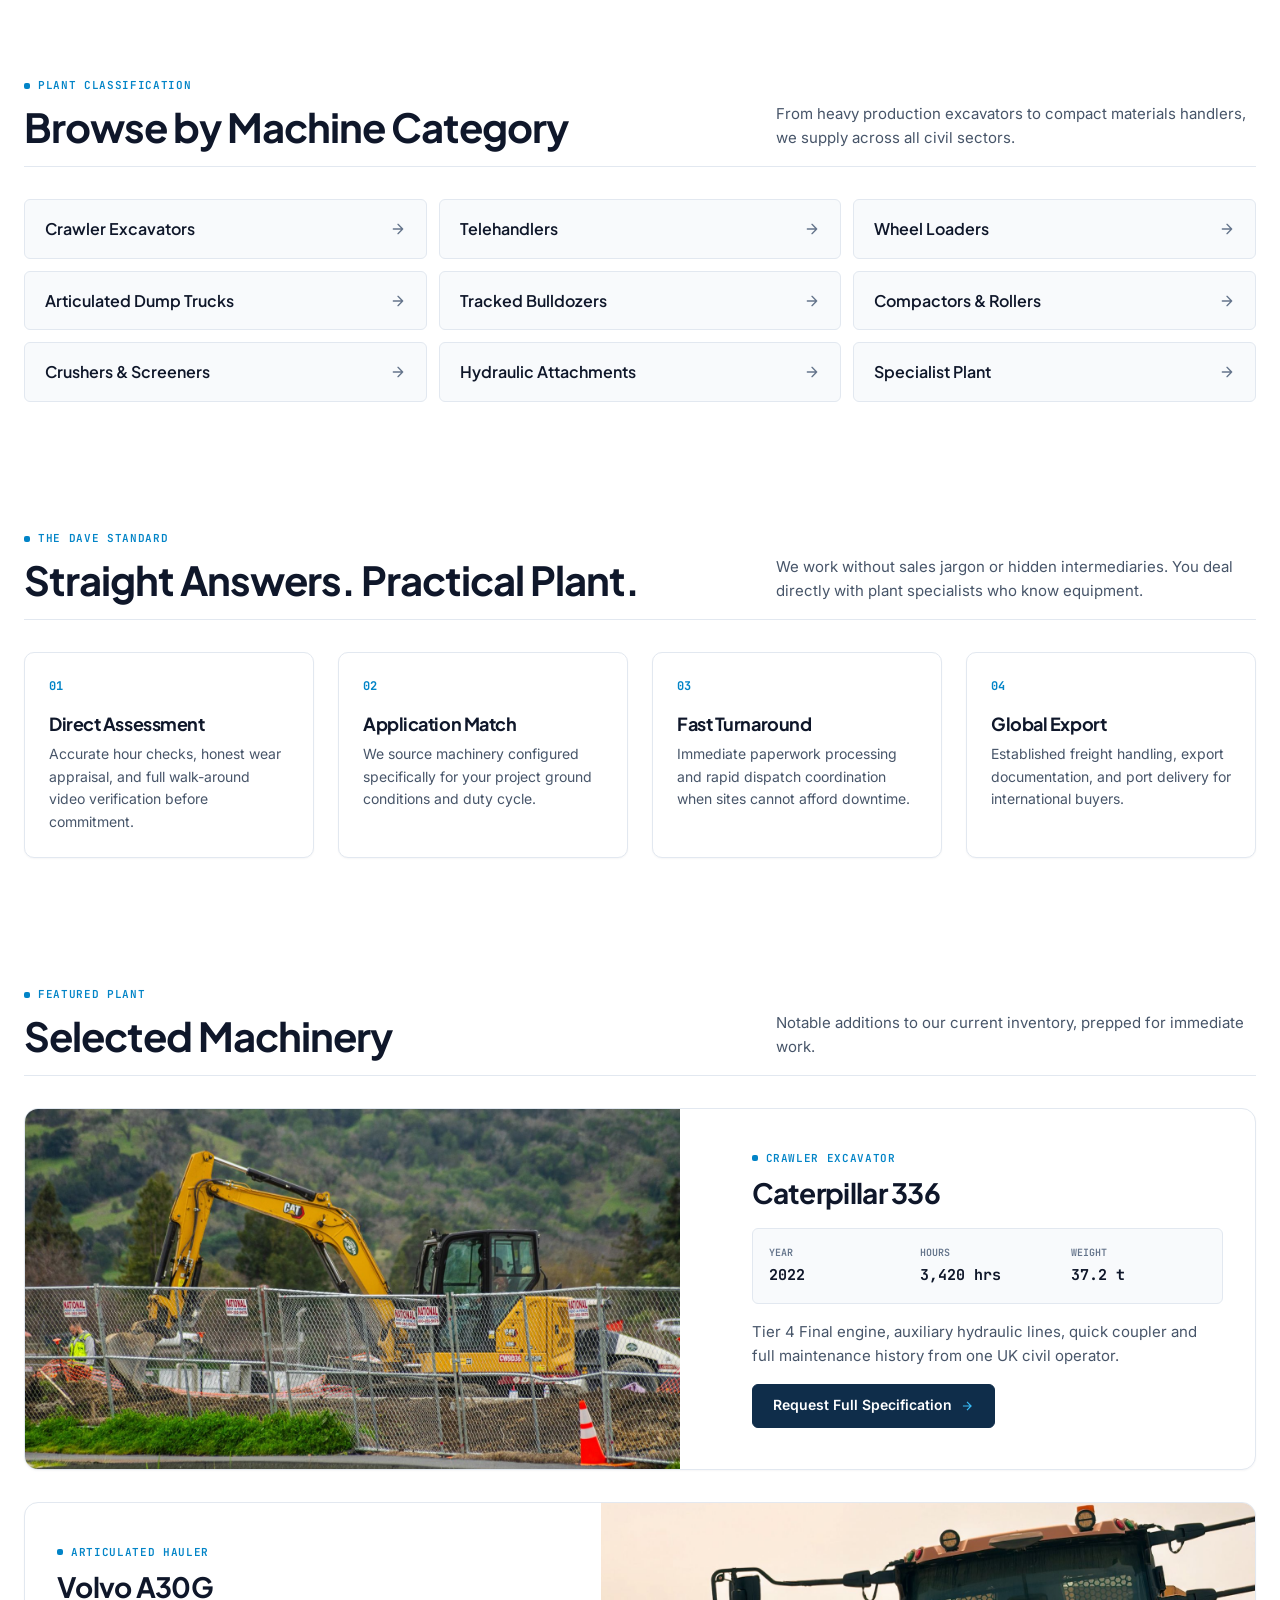
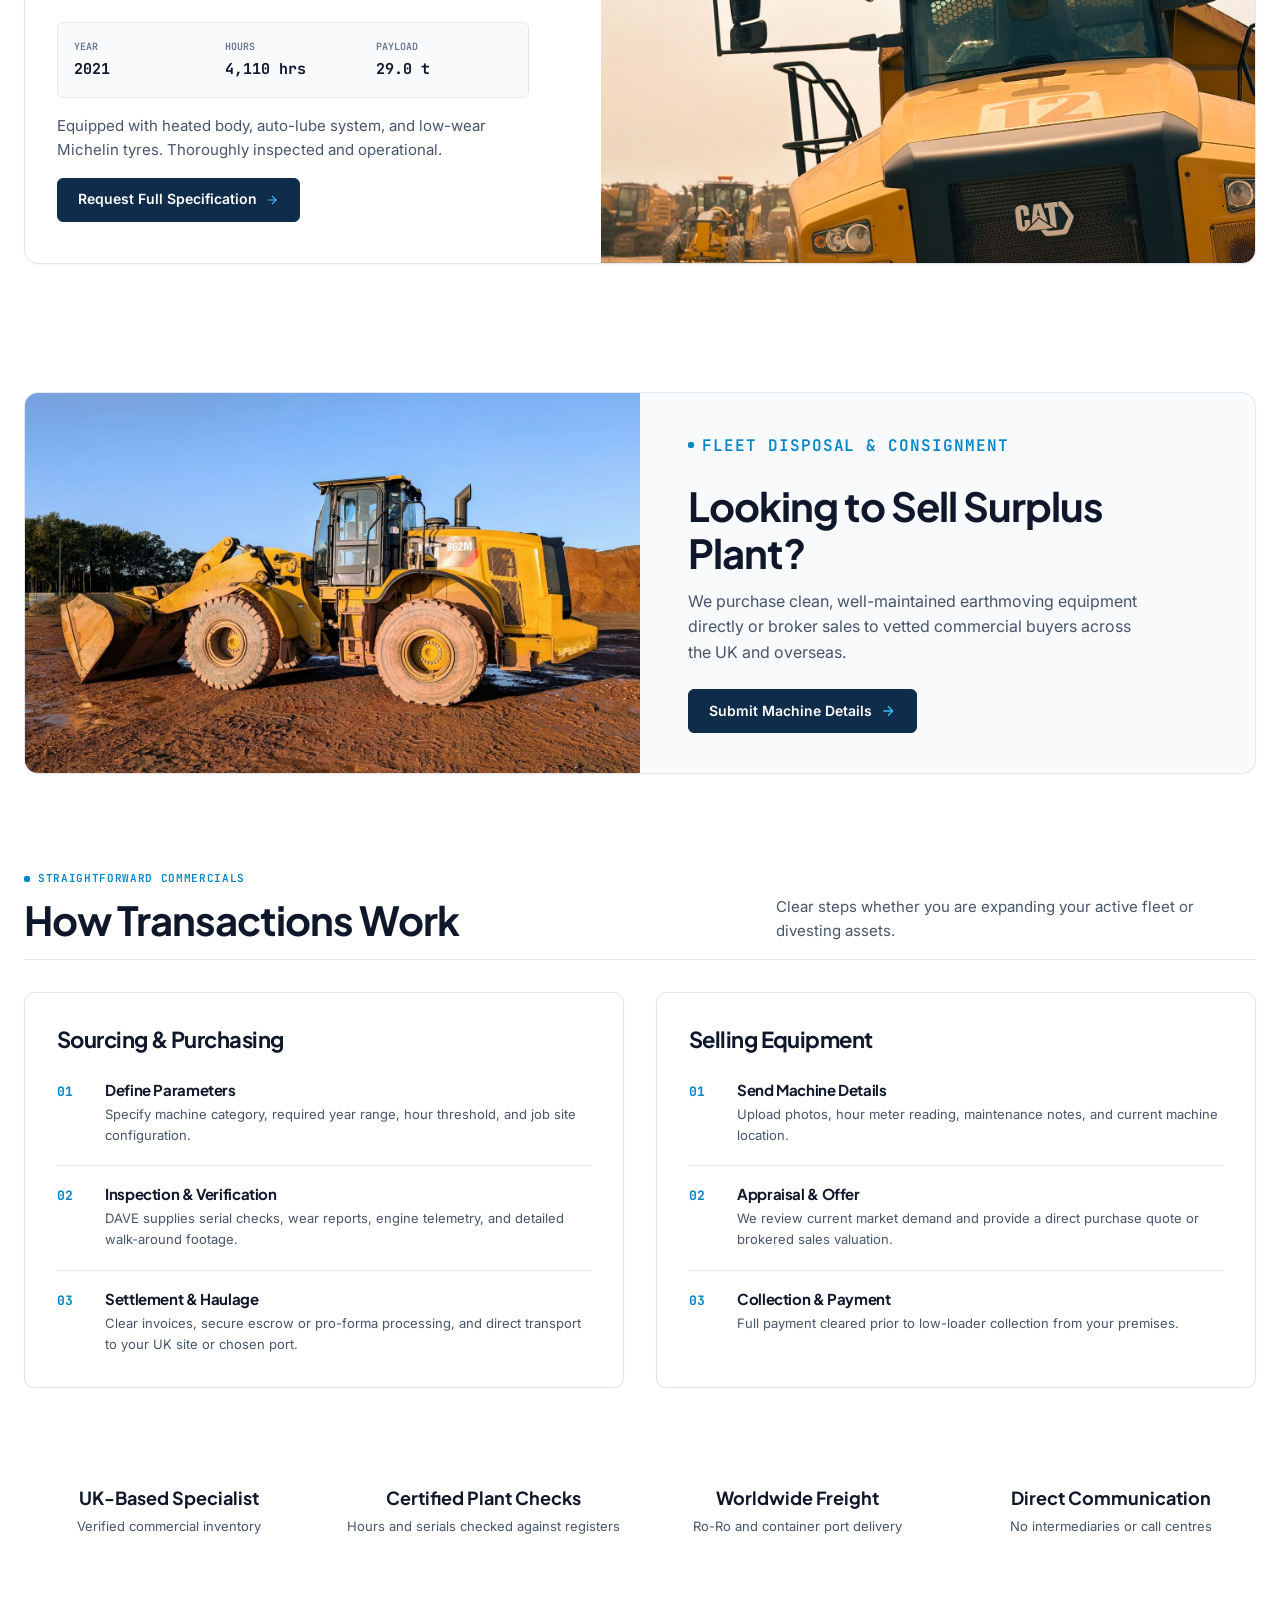
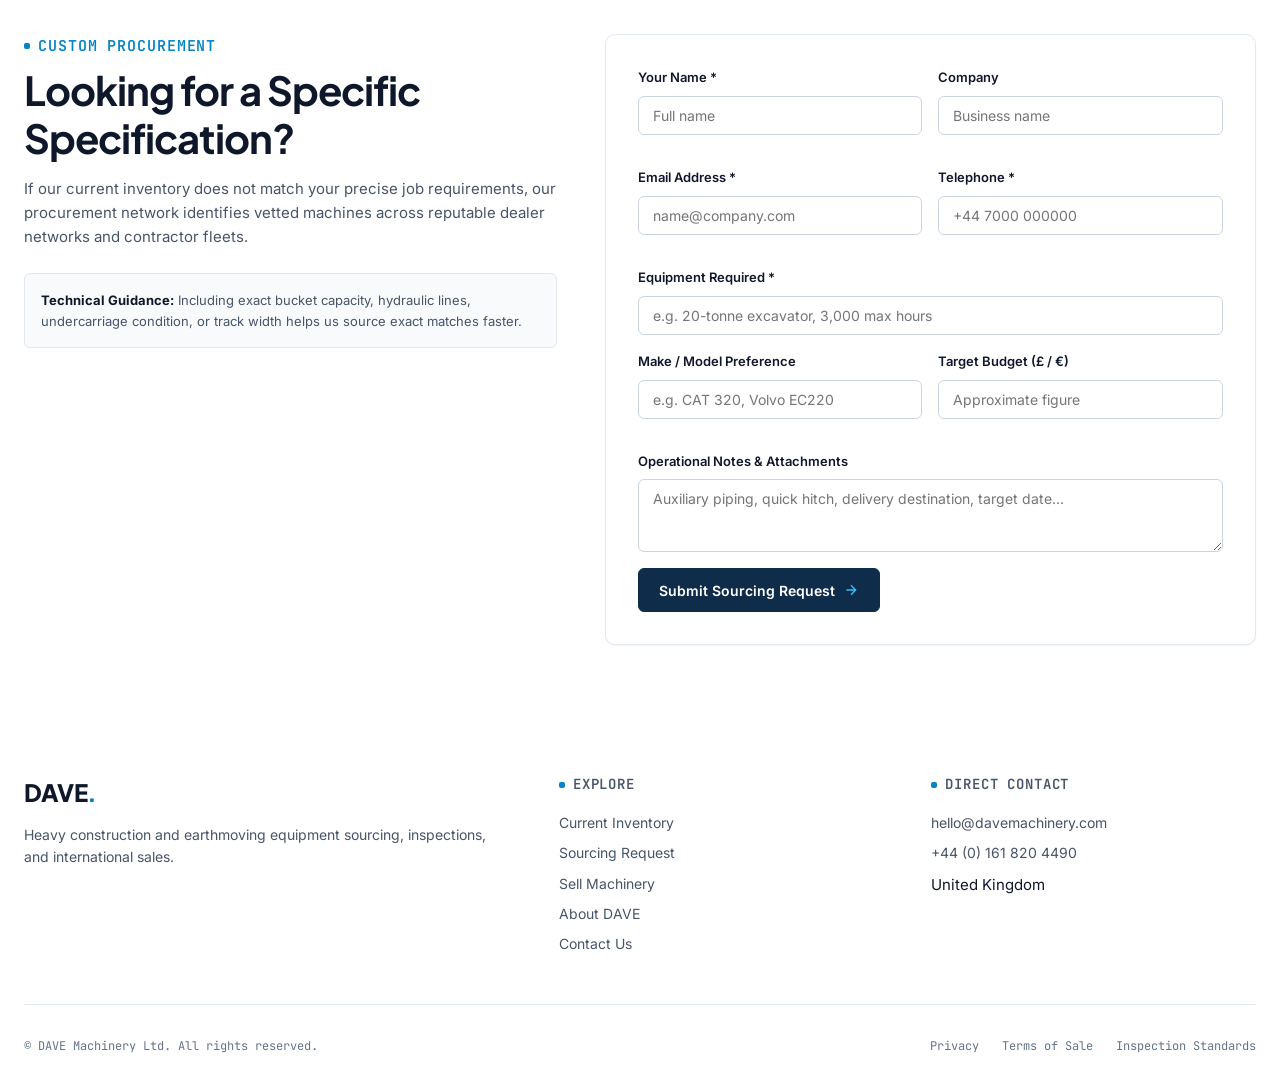
==== commit 80091e2a: "Redesign website: unified corporate theme, updated typography, and remove unwanted divider lines" ====
--- a/index.html
+++ b/index.html
@@ -5,299 +5,360 @@
     <meta name="viewport" content="width=device-width, initial-scale=1.0" />
     <meta
       name="description"
-      content="DAVE sources and sells quality heavy equipment for UK and international buyers."
+      content="DAVE sources, inspects and supplies heavy earthmoving and construction equipment for UK and international operators."
     />
-    <title>DAVE — Heavy Equipment. Sourced Right.</title>
+    <title>DAVE Machinery — Heavy Equipment Sourced Right</title>
     <link rel="preconnect" href="https://fonts.googleapis.com" />
     <link rel="preconnect" href="https://fonts.gstatic.com" crossorigin />
     <link
-      href="https://fonts.googleapis.com/css2?family=Barlow+Condensed:wght@500;600;700&family=DM+Sans:wght@400;500;600&display=swap"
+      href="https://fonts.googleapis.com/css2?family=Inter:wght@400;500;600;700&family=JetBrains+Mono:wght@400;500;600&family=Plus+Jakarta+Sans:wght@500;600;700;800&display=swap"
       rel="stylesheet"
     />
     <link rel="stylesheet" href="styles.css" />
-    <link rel="stylesheet" href="enhancements.css" />
-    <link rel="stylesheet" href="editorial.css" />
   </head>
   <body>
     <header class="site-header">
-      <a class="brand" href="#top" aria-label="DAVE home">DAVE<span>.</span></a>
+      <a class="brand" href="index.html" aria-label="DAVE Machinery home">DAVE<span>.</span></a>
       <button
         class="menu-toggle"
         aria-label="Open navigation"
         aria-expanded="false"
       >
-        <i></i><i></i>
+        <svg width="20" height="20" viewBox="0 0 24 24" fill="none" stroke="currentColor" stroke-width="2" stroke-linecap="round"><line x1="3" y1="12" x2="21" y2="12"/><line x1="3" y1="6" x2="21" y2="6"/><line x1="3" y1="18" x2="21" y2="18"/></svg>
       </button>
       <nav aria-label="Main navigation">
-        <a href="#equipment">Equipment</a><a href="#source">Source</a
-        ><a href="#sell">Sell</a><a href="about.html">About</a
-        ><a href="contact.html">Contact</a>
+        <a href="#equipment" class="active">Equipment</a>
+        <a href="#source">Source</a>
+        <a href="#sell">Sell</a>
+        <a href="about.html">About</a>
+        <a href="contact.html">Contact</a>
       </nav>
-      <a class="header-contact" href="#contact">Talk to DAVE <span>↗</span></a>
+      <a class="header-contact" href="contact.html">
+        <span>Talk to DAVE</span>
+        <svg width="14" height="14" viewBox="0 0 24 24" fill="none" stroke="currentColor" stroke-width="2" stroke-linecap="round" stroke-linejoin="round"><path d="M7 17L17 7M7 7h10v10"/></svg>
+      </a>
     </header>
 
     <main id="top">
-      <section class="hero hero-full" aria-labelledby="hero-title">
-        <img
-          src="assets/images/hero-fleet.webp"
-          alt="A lineup of excavators, loaders and dump trucks"
-        />
-        <div class="hero-shade"></div>
-        <div class="hero-content wrap">
-          <h1 id="hero-title">Heavy Equipment.<br /><em>Sourced Right.</em></h1>
-          <p class="hero-intro">
-            Practical equipment, clearly presented and sourced with the job in
-            mind.
-          </p>
-          <div class="button-row">
-            <a class="button amber" href="#equipment"
-              >Browse Equipment <b>→</b></a
-            ><a class="button ghost" href="#contact">Talk to DAVE <b>→</b></a>
-          </div>
-        </div>
-        <div class="hero-foot">
-          <span>Based in the UK</span><span>Global buyers welcome</span
-          ><span>Direct, experienced advice</span>
-        </div>
-      </section>
-
-      <section class="actions wrap" aria-label="Quick actions">
-        <a href="#equipment"
-          ><strong>01 / Browse</strong
-          ><span>Available machines, ready to view <b>→</b></span></a
-        >
-        <a href="#source"
-          ><strong>02 / Source</strong
-          ><span>Tell us the work you need done <b>→</b></span></a
-        >
-        <a id="sell" href="#contact"
-          ><strong>03 / Sell</strong
-          ><span>Start a straightforward conversation <b>→</b></span></a
-        >
-        <a href="#contact"
-          ><strong>04 / Contact</strong
-          ><span>Speak to a person at DAVE <b>→</b></span></a
-        >
-      </section>
-
-      <section id="equipment" class="inventory section wrap">
+      <section class="hero" aria-labelledby="hero-title">
+        <div class="wrap">
+          <div class="hero-grid">
+            <div class="hero-content">
+              <p class="eyebrow">Heavy Plant Sourcing &amp; Sales</p>
+              <h1 id="hero-title">Heavy Equipment.<br /><span class="highlight">Sourced Right.</span></h1>
+              <p class="hero-intro">
+                Direct sourcing, verified machine history, and prompt UK and international delivery for earthmoving, lifting and civil construction plant.
+              </p>
+              <div class="button-row">
+                <a class="button primary" href="#equipment">
+                  Browse Equipment
+                  <svg width="16" height="16" viewBox="0 0 24 24" fill="none" stroke="currentColor" stroke-width="2" stroke-linecap="round" stroke-linejoin="round"><path d="M5 12h14M12 5l7 7-7 7"/></svg>
+                </a>
+                <a class="button secondary" href="#source">
+                  Request Specific Machine
+                  <svg width="16" height="16" viewBox="0 0 24 24" fill="none" stroke="currentColor" stroke-width="2" stroke-linecap="round" stroke-linejoin="round"><path d="M5 12h14M12 5l7 7-7 7"/></svg>
+                </a>
+              </div>
+            </div>
+            <div class="hero-visual">
+              <img
+                src="assets/images/hero-fleet.webp"
+                alt="Fleet of excavators, loaders and articulated dump trucks ready on site"
+                loading="eager"
+              />
+              <div class="hero-tag">
+                <span class="dot"></span>
+                <span>Active Fleet Inventory · UK Yard</span>
+              </div>
+            </div>
+          </div>
+          <div class="hero-foot">
+            <span>
+              <svg width="14" height="14" viewBox="0 0 24 24" fill="none" stroke="currentColor" stroke-width="2"><path d="M21 10c0 7-9 13-9 13s-9-6-9-13a9 9 0 0 1 18 0z"/><circle cx="12" cy="10" r="3"/></svg>
+              UK Based Operations
+            </span>
+            <span>
+              <svg width="14" height="14" viewBox="0 0 24 24" fill="none" stroke="currentColor" stroke-width="2"><circle cx="12" cy="12" r="10"/><path d="M2 12h20M12 2a15.3 15.3 0 0 1 4 10 15.3 15.3 0 0 1-4 10 15.3 15.3 0 0 1-4-10 15.3 15.3 0 0 1 4-10z"/></svg>
+              Worldwide Export Logistics
+            </span>
+            <span>
+              <svg width="14" height="14" viewBox="0 0 24 24" fill="none" stroke="currentColor" stroke-width="2"><polyline points="20 6 9 17 4 12"/></svg>
+              Direct Technical Assessment
+            </span>
+          </div>
+        </div>
+      </section>
+
+      <section class="wrap actions" aria-label="Quick directory">
+        <a href="#equipment">
+          <strong>
+            Browse
+            <svg width="16" height="16" viewBox="0 0 24 24" fill="none" stroke="currentColor" stroke-width="2"><path d="M5 12h14M12 5l7 7-7 7"/></svg>
+          </strong>
+          <span>Inspected machines ready for inspection and transport</span>
+        </a>
+        <a href="#source">
+          <strong>
+            Source
+            <svg width="16" height="16" viewBox="0 0 24 24" fill="none" stroke="currentColor" stroke-width="2"><path d="M5 12h14M12 5l7 7-7 7"/></svg>
+          </strong>
+          <span>Brief us with your machine requirement and timeline</span>
+        </a>
+        <a href="#sell">
+          <strong>
+            Sell
+            <svg width="16" height="16" viewBox="0 0 24 24" fill="none" stroke="currentColor" stroke-width="2"><path d="M5 12h14M12 5l7 7-7 7"/></svg>
+          </strong>
+          <span>Fair valuations and straightforward fleet disposals</span>
+        </a>
+        <a href="contact.html">
+          <strong>
+            Contact
+            <svg width="16" height="16" viewBox="0 0 24 24" fill="none" stroke="currentColor" stroke-width="2"><path d="M5 12h14M12 5l7 7-7 7"/></svg>
+          </strong>
+          <span>Direct telephone and email communication with our team</span>
+        </a>
+      </section>
+
+      <section id="equipment" class="section wrap" aria-labelledby="equipment-heading">
         <div class="section-heading">
           <div>
-            <p class="eyebrow">Current listings</p>
-            <h2>Equipment Available</h2>
-          </div>
-        </div>
-        <div class="inventory-grid" id="inventory-grid"></div>
-        <a class="text-link" href="#contact"
-          >View all equipment <span>→</span></a
-        >
-      </section>
-
-      <section id="categories" class="categories section">
+            <p class="eyebrow">Current Listings</p>
+            <h2 id="equipment-heading">Equipment Available</h2>
+          </div>
+          <p class="lead">
+            Every machine is individually inspected, verified for operating hours, and accompanied by service history.
+          </p>
+        </div>
+        <div class="inventory-grid" id="inventory-grid">
+          <!-- Populated by script.js -->
+        </div>
+        <a class="text-link" href="contact.html">
+          Enquire about unlisted machines or upcoming arrivals
+          <svg width="14" height="14" viewBox="0 0 24 24" fill="none" stroke="currentColor" stroke-width="2"><path d="M5 12h14M12 5l7 7-7 7"/></svg>
+        </a>
+      </section>
+
+      <section id="categories" class="section categories" aria-labelledby="categories-heading">
         <div class="wrap">
-          <p class="eyebrow">Browse by type</p>
-          <div class="category-head">
-            <h2>What are you looking for?</h2>
-            <p>
-              Start with the equipment category, or tell us exactly what you
-              need and we’ll help find it.
+          <div class="section-heading">
+            <div>
+              <p class="eyebrow">Plant Classification</p>
+              <h2 id="categories-heading">Browse by Machine Category</h2>
+            </div>
+            <p class="lead">
+              From heavy production excavators to compact materials handlers, we supply across all civil sectors.
             </p>
           </div>
-          <div class="category-list" id="category-list"></div>
-        </div>
-      </section>
-
-      <section
-        class="principles section wrap"
-        aria-labelledby="principles-title"
-      >
+          <div class="category-list" id="category-list">
+            <!-- Populated by script.js -->
+          </div>
+        </div>
+      </section>
+
+      <section class="section wrap" aria-labelledby="principles-title">
         <div class="section-heading">
           <div>
-            <p class="eyebrow">The DAVE approach</p>
-            <h2 id="principles-title">
-              Straight answers.<br />Practical work.
-            </h2>
-          </div>
-          <p>
-            Clear information, direct contact and a focus on the equipment in
-            front of us.
+            <p class="eyebrow">The DAVE Standard</p>
+            <h2 id="principles-title">Straight Answers. Practical Plant.</h2>
+          </div>
+          <p class="lead">
+            We work without sales jargon or hidden intermediaries. You deal directly with plant specialists who know equipment.
           </p>
         </div>
         <div class="principle-grid">
-          <article>
-            <span>01</span>
-            <h3>Straightforward</h3>
-            <p>Clear communication without unnecessary complexity.</p>
+          <article class="principle-card">
+            <span class="num">01</span>
+            <h3>Direct Assessment</h3>
+            <p>Accurate hour checks, honest wear appraisal, and full walk-around video verification before commitment.</p>
           </article>
-          <article>
-            <span>02</span>
-            <h3>Practical</h3>
-            <p>Equipment selected around real operational requirements.</p>
+          <article class="principle-card">
+            <span class="num">02</span>
+            <h3>Application Match</h3>
+            <p>We source machinery configured specifically for your project ground conditions and duty cycle.</p>
           </article>
-          <article>
-            <span>03</span>
-            <h3>Responsive</h3>
-            <p>Fast communication when equipment needs to move.</p>
+          <article class="principle-card">
+            <span class="num">03</span>
+            <h3>Fast Turnaround</h3>
+            <p>Immediate paperwork processing and rapid dispatch coordination when sites cannot afford downtime.</p>
           </article>
-          <article>
-            <span>04</span>
-            <h3>Global Reach</h3>
-            <p>UK-based, working with international buyers.</p>
+          <article class="principle-card">
+            <span class="num">04</span>
+            <h3>Global Export</h3>
+            <p>Established freight handling, export documentation, and port delivery for international buyers.</p>
           </article>
         </div>
       </section>
 
-      <section class="feature section wrap" aria-labelledby="feature-title">
+      <section class="section wrap" aria-labelledby="feature-title">
         <div class="section-heading">
           <div>
-            <p class="eyebrow">Selected machinery</p>
-            <h2 id="feature-title">Worth a Look</h2>
-          </div>
+            <p class="eyebrow">Featured Plant</p>
+            <h2 id="feature-title">Selected Machinery</h2>
+          </div>
+          <p class="lead">
+            Notable additions to our current inventory, prepped for immediate work.
+          </p>
         </div>
         <article class="feature-item">
           <div class="feature-photo">
             <img
               src="assets/images/excavator.jpeg"
-              alt="Yellow excavator at a construction site"
+              alt="CAT 336 crawler excavator with heavy rock bucket"
+              loading="lazy"
             />
           </div>
           <div class="feature-copy">
-            <p class="eyebrow">Crawler excavator</p>
-            <h3>CAT 336</h3>
+            <p class="eyebrow">Crawler Excavator</p>
+            <h3>Caterpillar 336</h3>
             <dl>
               <div>
                 <dt>Year</dt>
-                <dd>2022</dd>
+                <dd class="tabular">2022</dd>
               </div>
               <div>
                 <dt>Hours</dt>
-                <dd>3,420</dd>
-              </div>
-              <div>
-                <dt>Location</dt>
-                <dd>UK</dd>
+                <dd class="tabular">3,420 hrs</dd>
+              </div>
+              <div>
+                <dt>Weight</dt>
+                <dd class="tabular">37.2 t</dd>
               </div>
             </dl>
             <p>
-              Low-hour excavator, prepared for work and ready to inspect.
-              Contact DAVE for the full specification.
+              Tier 4 Final engine, auxiliary hydraulic lines, quick coupler and full maintenance history from one UK civil operator.
             </p>
-            <a class="text-link" href="#contact">View details <span>→</span></a>
+            <a class="button amber" href="contact.html?equipment=CAT+336">
+              Request Full Specification
+              <svg width="14" height="14" viewBox="0 0 24 24" fill="none" stroke="currentColor" stroke-width="2"><path d="M5 12h14M12 5l7 7-7 7"/></svg>
+            </a>
           </div>
         </article>
+
         <article class="feature-item reverse">
           <div class="feature-photo">
             <img
               src="assets/images/dump-truck.jpeg"
-              alt="Heavy dump truck at a construction site"
+              alt="Volvo A30G articulated dump truck working on quarry haul road"
+              loading="lazy"
             />
           </div>
           <div class="feature-copy">
-            <p class="eyebrow">Articulated dump truck</p>
+            <p class="eyebrow">Articulated Hauler</p>
             <h3>Volvo A30G</h3>
             <dl>
               <div>
                 <dt>Year</dt>
-                <dd>2021</dd>
+                <dd class="tabular">2021</dd>
               </div>
               <div>
                 <dt>Hours</dt>
-                <dd>4,110</dd>
-              </div>
-              <div>
-                <dt>Location</dt>
-                <dd>UK</dd>
+                <dd class="tabular">4,110 hrs</dd>
+              </div>
+              <div>
+                <dt>Payload</dt>
+                <dd class="tabular">29.0 t</dd>
               </div>
             </dl>
             <p>
-              A practical, well-kept machine for earthmoving and infrastructure
-              work. Ask for availability and price.
+              Equipped with heated body, auto-lube system, and low-wear Michelin tyres. Thoroughly inspected and operational.
             </p>
-            <a class="text-link" href="#contact">View details <span>→</span></a>
+            <a class="button amber" href="contact.html?equipment=Volvo+A30G">
+              Request Full Specification
+              <svg width="14" height="14" viewBox="0 0 24 24" fill="none" stroke="currentColor" stroke-width="2"><path d="M5 12h14M12 5l7 7-7 7"/></svg>
+            </a>
           </div>
         </article>
       </section>
 
       <section id="sell" class="sell-panel">
-        <div class="wrap sell-grid">
-          <div class="sell-photo">
-            <img
-              src="assets/images/wheel-loader.jpeg"
-              alt="Wheel loader at a construction site"
-              loading="lazy"
-            />
-          </div>
-          <div>
-            <p class="eyebrow">Selling equipment</p>
-            <h2>Ready to<br /><em>Move It On?</em></h2>
-            <p>
-              Send DAVE the details of your equipment. We’ll review the machine
-              and discuss the best next step.
-            </p>
-            <a href="contact.html?type=sell" class="button amber"
-              >Sell Your Equipment <b>→</b></a
-            >
-          </div>
-        </div>
-      </section>
-
-      <section class="process section wrap" aria-labelledby="process-title">
+        <div class="wrap">
+          <div class="sell-container">
+            <div class="sell-grid">
+              <div class="sell-photo">
+                <img
+                  src="assets/images/wheel-loader.jpeg"
+                  alt="Volvo wheel loader in machine yard"
+                  loading="lazy"
+                />
+              </div>
+              <div class="sell-content">
+                <p class="eyebrow">Fleet Disposal &amp; Consignment</p>
+                <h2>Looking to Sell Surplus Plant?</h2>
+                <p>
+                  We purchase clean, well-maintained earthmoving equipment directly or broker sales to vetted commercial buyers across the UK and overseas.
+                </p>
+                <div class="button-row">
+                  <a href="contact.html?type=sell" class="button primary">
+                    Submit Machine Details
+                    <svg width="16" height="16" viewBox="0 0 24 24" fill="none" stroke="currentColor" stroke-width="2"><path d="M5 12h14M12 5l7 7-7 7"/></svg>
+                  </a>
+                </div>
+              </div>
+            </div>
+          </div>
+        </div>
+      </section>
+
+      <section class="section wrap" aria-labelledby="process-title">
         <div class="section-heading">
           <div>
-            <p class="eyebrow">Simple by design</p>
-            <h2 id="process-title">How it works</h2>
-          </div>
-          <p>Whether you are sourcing or selling, we keep the process clear.</p>
+            <p class="eyebrow">Straightforward Commercials</p>
+            <h2 id="process-title">How Transactions Work</h2>
+          </div>
+          <p class="lead">
+            Clear steps whether you are expanding your active fleet or divesting assets.
+          </p>
         </div>
         <div class="process-grid">
-          <div>
-            <p class="eyebrow">Buying &amp; sourcing</p>
-            <ol>
-              <li>
-                <span>01</span>
-                <div>
-                  <h3>Tell Us What You Need</h3>
-                  <p>Share your equipment requirements.</p>
-                </div>
-              </li>
-              <li>
-                <span>02</span>
-                <div>
-                  <h3>We Source It</h3>
-                  <p>DAVE identifies suitable equipment and options.</p>
-                </div>
-              </li>
-              <li>
-                <span>03</span>
-                <div>
-                  <h3>We Make It Happen</h3>
-                  <p>Agree the details and move forward.</p>
+          <div class="process-column">
+            <h3>Sourcing &amp; Purchasing</h3>
+            <ol class="process-list">
+              <li>
+                <span class="step-num">01</span>
+                <div>
+                  <h4>Define Parameters</h4>
+                  <p>Specify machine category, required year range, hour threshold, and job site configuration.</p>
+                </div>
+              </li>
+              <li>
+                <span class="step-num">02</span>
+                <div>
+                  <h4>Inspection &amp; Verification</h4>
+                  <p>DAVE supplies serial checks, wear reports, engine telemetry, and detailed walk-around footage.</p>
+                </div>
+              </li>
+              <li>
+                <span class="step-num">03</span>
+                <div>
+                  <h4>Settlement &amp; Haulage</h4>
+                  <p>Clear invoices, secure escrow or pro-forma processing, and direct transport to your UK site or chosen port.</p>
                 </div>
               </li>
             </ol>
           </div>
-          <div>
-            <p class="eyebrow">Selling</p>
-            <ol>
-              <li>
-                <span>01</span>
-                <div>
-                  <h3>Send Equipment Details</h3>
-                  <p>Tell us about the machine you want to sell.</p>
-                </div>
-              </li>
-              <li>
-                <span>02</span>
-                <div>
-                  <h3>We Review the Machine</h3>
-                  <p>We consider the equipment and the information provided.</p>
-                </div>
-              </li>
-              <li>
-                <span>03</span>
-                <div>
-                  <h3>Discuss the Sale</h3>
-                  <p>We’ll talk through the next step with you directly.</p>
+          <div class="process-column">
+            <h3>Selling Equipment</h3>
+            <ol class="process-list">
+              <li>
+                <span class="step-num">01</span>
+                <div>
+                  <h4>Send Machine Details</h4>
+                  <p>Upload photos, hour meter reading, maintenance notes, and current machine location.</p>
+                </div>
+              </li>
+              <li>
+                <span class="step-num">02</span>
+                <div>
+                  <h4>Appraisal &amp; Offer</h4>
+                  <p>We review current market demand and provide a direct purchase quote or brokered sales valuation.</p>
+                </div>
+              </li>
+              <li>
+                <span class="step-num">03</span>
+                <div>
+                  <h4>Collection &amp; Payment</h4>
+                  <p>Full payment cleared prior to low-loader collection from your premises.</p>
                 </div>
               </li>
             </ol>
@@ -305,67 +366,81 @@
         </div>
       </section>
 
-      <section class="trust">
-        <div class="wrap">
-          <p class="eyebrow">What DAVE does</p>
-          <div>
-            <span>UK Based</span><span>International Buyers</span
-            ><span>Equipment Sourcing</span><span>Direct Communication</span>
-          </div>
-        </div>
-      </section>
-
-      <section id="source" class="sourcing">
+      <div class="trust-strip">
+        <div class="wrap trust-items">
+          <div class="trust-item">
+            <strong>UK-Based Specialist</strong>
+            <span>Verified commercial inventory</span>
+          </div>
+          <div class="trust-item">
+            <strong>Certified Plant Checks</strong>
+            <span>Hours and serials checked against registers</span>
+          </div>
+          <div class="trust-item">
+            <strong>Worldwide Freight</strong>
+            <span>Ro-Ro and container port delivery</span>
+          </div>
+          <div class="trust-item">
+            <strong>Direct Communication</strong>
+            <span>No intermediaries or call centres</span>
+          </div>
+        </div>
+      </div>
+
+      <section id="source" class="section sourcing-section" aria-labelledby="sourcing-title">
         <div class="wrap sourcing-grid">
-          <div>
-            <p class="eyebrow on-dark">Can’t see it?</p>
-            <h2>Looking for<br /><em>Something Specific?</em></h2>
+          <div class="sourcing-info">
+            <p class="eyebrow">Custom Procurement</p>
+            <h2 id="sourcing-title">Looking for a Specific Specification?</h2>
             <p>
-              Tell us what you need. DAVE can help source equipment based on
-              your requirements, budget and intended use.
+              If our current inventory does not match your precise job requirements, our procurement network identifies vetted machines across reputable dealer networks and contractor fleets.
             </p>
-            <p class="source-note">
-              The more detail you provide, the more useful we can be.
-            </p>
-          </div>
-          <form id="sourcing-form" novalidate>
-            <div class="form-row">
-              <label
-                >Name<input required name="name" autocomplete="name" /></label
-              ><label
-                >Company<input name="company" autocomplete="organization"
-              /></label>
-            </div>
-            <div class="form-row">
-              <label
-                >Email<input
-                  required
-                  type="email"
-                  name="email"
-                  autocomplete="email" /></label
-              ><label>Phone<input name="phone" autocomplete="tel" /></label>
-            </div>
-            <label
-              >Equipment required<input
-                required
-                name="equipment"
-                placeholder="e.g. 20 tonne excavator"
-            /></label>
-            <div class="form-row">
-              <label>Make/model preference<input name="preference" /></label
-              ><label>Budget<input name="budget" /></label>
-            </div>
-            <label
-              >Location<input
-                name="location"
-                placeholder="UK / region / country" /></label
-            ><label
-              >Additional requirements<textarea
-                name="details"
-                rows="3"
-              ></textarea></label
-            ><button class="button amber" type="submit">
-              Send Request <b>→</b>
+            <div class="sourcing-note">
+              <strong>Technical Guidance:</strong> Including exact bucket capacity, hydraulic lines, undercarriage condition, or track width helps us source exact matches faster.
+            </div>
+          </div>
+          <form id="sourcing-form" class="sourcing-form" novalidate>
+            <div class="form-grid">
+              <div class="form-group">
+                <label for="src-name">Your Name *</label>
+                <input id="src-name" required name="name" autocomplete="name" placeholder="Full name" />
+              </div>
+              <div class="form-group">
+                <label for="src-company">Company</label>
+                <input id="src-company" name="company" autocomplete="organization" placeholder="Business name" />
+              </div>
+            </div>
+            <div class="form-grid">
+              <div class="form-group">
+                <label for="src-email">Email Address *</label>
+                <input id="src-email" required type="email" name="email" autocomplete="email" placeholder="name@company.com" />
+              </div>
+              <div class="form-group">
+                <label for="src-phone">Telephone *</label>
+                <input id="src-phone" required name="phone" autocomplete="tel" placeholder="+44 7000 000000" />
+              </div>
+            </div>
+            <div class="form-group">
+              <label for="src-equip">Equipment Required *</label>
+              <input id="src-equip" required name="equipment" placeholder="e.g. 20-tonne excavator, 3,000 max hours" />
+            </div>
+            <div class="form-grid">
+              <div class="form-group">
+                <label for="src-make">Make / Model Preference</label>
+                <input id="src-make" name="preference" placeholder="e.g. CAT 320, Volvo EC220" />
+              </div>
+              <div class="form-group">
+                <label for="src-budget">Target Budget (£ / €)</label>
+                <input id="src-budget" name="budget" placeholder="Approximate figure" />
+              </div>
+            </div>
+            <div class="form-group">
+              <label for="src-details">Operational Notes &amp; Attachments</label>
+              <textarea id="src-details" name="details" rows="3" placeholder="Auxiliary piping, quick hitch, delivery destination, target date..."></textarea>
+            </div>
+            <button class="button primary" type="submit">
+              Submit Sourcing Request
+              <svg width="16" height="16" viewBox="0 0 24 24" fill="none" stroke="currentColor" stroke-width="2"><path d="M5 12h14M12 5l7 7-7 7"/></svg>
             </button>
             <p class="form-message" role="status"></p>
           </form>
@@ -376,30 +451,31 @@
     <footer id="contact">
       <div class="wrap footer-top">
         <div>
-          <a class="brand" href="#top">DAVE<span>.</span></a>
-          <p>Heavy equipment sourcing and sales.</p>
-        </div>
-        <div class="footer-nav">
+          <a class="brand" href="index.html">DAVE<span>.</span></a>
+          <p>Heavy construction and earthmoving equipment sourcing, inspections, and international sales.</p>
+        </div>
+        <div class="footer-links">
           <p class="eyebrow">Explore</p>
-          <a href="#equipment">Equipment</a><a href="#source">Source</a
-          ><a href="#sell">Sell</a><a href="about.html">About</a
-          ><a href="contact.html">Contact</a>
-        </div>
-        <div>
-          <p class="eyebrow">Get in touch</p>
-          <a class="contact-link" href="mailto:hello@davemachinery.com"
-            >hello@davemachinery.com <span>↗</span></a
-          ><a class="contact-link" href="contact.html"
-            >Send an enquiry <span>↗</span></a
-          >
+          <a href="#equipment">Current Inventory</a>
+          <a href="#source">Sourcing Request</a>
+          <a href="#sell">Sell Machinery</a>
+          <a href="about.html">About DAVE</a>
+          <a href="contact.html">Contact Us</a>
+        </div>
+        <div class="footer-links">
+          <p class="eyebrow">Direct Contact</p>
+          <a href="mailto:hello@davemachinery.com">hello@davemachinery.com</a>
+          <a href="tel:+441618204490">+44 (0) 161 820 4490</a>
+          <span>United Kingdom</span>
         </div>
       </div>
       <div class="wrap footer-bottom">
-        <span>© DAVE. All rights reserved.</span
-        ><span
-          ><a href="#">Privacy</a><a href="#">Terms</a
-          ><a href="#">Cookies</a></span
-        >
+        <span>&copy; DAVE Machinery Ltd. All rights reserved.</span>
+        <div>
+          <a href="contact.html">Privacy</a>
+          <a href="contact.html">Terms of Sale</a>
+          <a href="contact.html">Inspection Standards</a>
+        </div>
       </div>
     </footer>
     <script src="script.js"></script>
--- a/styles.css
+++ b/styles.css
@@ -1,677 +1,1164 @@
+/* ==========================================================================
+   DAVE Machinery — Unified Professional Design System
+   Cohesive White Canvas · Precision Typography · Single-Theme Architecture
+   ========================================================================== */
+
 :root {
-  --ink: #181914;
-  --paper: #f2f0ea;
-  --muted: #706f67;
-  --line: #cac8c0;
-  --amber: #e4ad21;
-  --display: "Barlow Condensed", Arial, sans-serif;
-  --body: "DM Sans", Arial, sans-serif;
-}
-* {
+  /* Unified Canvas (No alternating black/grey/white blocks) */
+  --bg-page: #ffffff;
+  --bg-surface: #ffffff;
+  --bg-raised: #f8fafc;
+  --bg-card-hover: #f1f5f9;
+  --bg-subtle: #f1f5f9;
+
+  /* Typography Colors */
+  --text-primary: #0f172a;       /* Slate-900: Deep, authoritative contrast */
+  --text-secondary: #475569;     /* Slate-600: Balanced, legible body */
+  --text-muted: #64748b;         /* Slate-500: Quiet metadata */
+  --text-inverse: #ffffff;       /* Pure white on dark buttons/footer */
+  --text-inverse-muted: #94a3b8; /* Slate-400 */
+
+  /* Hairline Borders */
+  --border-subtle: #e2e8f0;      /* Slate-200 */
+  --border-default: #cbd5e1;     /* Slate-300 */
+  --border-focus: #0f2d4a;
+
+  /* Maritime & Industrial Navy + Precision Steel Blue */
+  --navy-deep: #0f2d4a;          /* Deep Maritime Navy: Command, trust, global trade */
+  --navy-hover: #0a1f33;
+  --accent: #0284c7;             /* Precision Steel Blue: Technical, crisp */
+  --accent-hover: #0369a1;
+  --accent-light: #f0f9ff;       /* Sky-50 */
+  --accent-subtle: rgba(2, 132, 199, 0.08);
+  --accent-border: #bae6fd;      /* Sky-200 */
+
+  /* Primary Action Button Color */
+  --btn-primary-bg: #0f2d4a;     /* Deep Maritime Navy */
+  --btn-primary-hover: #0a1f33;
+  --btn-primary-text: #ffffff;
+
+  /* Plant Status Badges */
+  --status-available: #047857;
+  --status-available-bg: #ecfdf5;
+  --status-available-border: #a7f3d0;
+
+  /* Typography */
+  --font-display: "Plus Jakarta Sans", -apple-system, BlinkMacSystemFont, "Segoe UI", Roboto, sans-serif;
+  --font-body: "Inter", -apple-system, BlinkMacSystemFont, "Segoe UI", Roboto, sans-serif;
+  --font-mono: "JetBrains Mono", ui-monospace, Menlo, Consolas, monospace;
+
+  /* 4px Scale */
+  --space-1: 4px;
+  --space-2: 8px;
+  --space-3: 12px;
+  --space-4: 16px;
+  --space-5: 20px;
+  --space-6: 24px;
+  --space-8: 32px;
+  --space-10: 40px;
+  --space-12: 48px;
+  --space-16: 64px;
+  --space-20: 80px;
+
+  /* Radii */
+  --radius-xs: 4px;
+  --radius-sm: 6px;
+  --radius-md: 10px;
+  --radius-lg: 14px;
+
+  /* Motion */
+  --ease: cubic-bezier(0.22, 1, 0.36, 1);
+  --duration: 150ms;
+
+  /* Shadows */
+  --shadow-sm: 0 1px 2px rgba(15, 23, 42, 0.04);
+  --shadow-md: 0 4px 6px -1px rgba(15, 23, 42, 0.05), 0 2px 4px -2px rgba(15, 23, 42, 0.03);
+  --shadow-lg: 0 10px 20px -3px rgba(15, 23, 42, 0.06), 0 4px 6px -2px rgba(15, 23, 42, 0.03);
+}
+
+/* Base Reset */
+*, *::before, *::after {
   box-sizing: border-box;
 }
+
 html {
   scroll-behavior: smooth;
-}
+  -webkit-font-smoothing: antialiased;
+  -moz-osx-font-smoothing: grayscale;
+}
+
 body {
   margin: 0;
-  background: var(--paper);
-  color: var(--ink);
-  font-family: var(--body);
+  background-color: var(--bg-page);
+  color: var(--text-primary);
+  font-family: var(--font-body);
   font-size: 15px;
-  line-height: 1.55;
-}
-.wrap {
-  width: min(1320px, calc(100% - 48px));
-  margin: auto;
-}
-.site-header {
-  height: 79px;
-  display: flex;
-  align-items: center;
-  justify-content: space-between;
-  padding: 0 32px;
-  border-bottom: 1px solid var(--line);
-  background: var(--paper);
-  position: relative;
-  z-index: 5;
-}
-.brand {
-  font: 700 36px/0.8 var(--display);
-  letter-spacing: 0.01em;
+  line-height: 1.6;
+}
+
+img {
+  max-width: 100%;
+  display: block;
+}
+
+a {
   color: inherit;
   text-decoration: none;
 }
+
+.wrap {
+  width: min(1280px, calc(100% - 48px));
+  margin-inline: auto;
+}
+
+/* Typography Hierarchy */
+h1, h2, h3, h4 {
+  font-family: var(--font-display);
+  font-weight: 700;
+  letter-spacing: -0.025em;
+  margin: 0;
+  color: var(--text-primary);
+}
+
+h1 {
+  font-size: clamp(40px, 5vw, 68px);
+  line-height: 1.08;
+  letter-spacing: -0.03em;
+}
+
+h2 {
+  font-size: clamp(28px, 3.2vw, 40px);
+  line-height: 1.18;
+}
+
+h3 {
+  font-size: 20px;
+  line-height: 1.3;
+}
+
+p {
+  margin: 0 0 var(--space-4);
+  color: var(--text-secondary);
+}
+
+.eyebrow {
+  font-family: var(--font-mono);
+  font-size: 11px;
+  font-weight: 600;
+  letter-spacing: 0.06em;
+  text-transform: uppercase;
+  color: var(--accent);
+  margin-bottom: var(--space-2);
+  display: flex;
+  align-items: center;
+  gap: var(--space-2);
+}
+
+.eyebrow::before {
+  content: "";
+  display: inline-block;
+  width: 6px;
+  height: 6px;
+  background-color: var(--accent);
+  border-radius: 2px;
+}
+
+.on-dark {
+  color: var(--accent);
+}
+.on-dark.eyebrow::before {
+  background-color: var(--accent);
+}
+
+.tabular {
+  font-family: var(--font-mono);
+  font-variant-numeric: tabular-nums;
+}
+
+/* Header */
+.site-header {
+  height: 68px;
+  display: flex;
+  align-items: center;
+  justify-content: space-between;
+  padding: 0 var(--space-8);
+  background-color: var(--bg-surface);
+  border-bottom: 1px solid var(--border-subtle);
+  position: sticky;
+  top: 0;
+  z-index: 50;
+}
+
+.brand {
+  font-family: var(--font-display);
+  font-size: 24px;
+  font-weight: 800;
+  letter-spacing: -0.02em;
+  color: var(--text-primary);
+  display: inline-flex;
+  align-items: baseline;
+}
+
 .brand span {
-  color: var(--amber);
-}
+  color: var(--accent);
+}
+
 nav {
   display: flex;
-  gap: 31px;
-  margin-left: 130px;
-}
-nav a,
+  align-items: center;
+  gap: var(--space-8);
+}
+
+nav a {
+  font-size: 14px;
+  font-weight: 500;
+  color: var(--text-secondary);
+  transition: color var(--duration) var(--ease);
+  padding: var(--space-2) 0;
+}
+
+nav a:hover,
+nav a.active {
+  color: var(--text-primary);
+  font-weight: 600;
+}
+
 .header-contact {
-  font-size: 12px;
-  color: inherit;
-  text-decoration: none;
-  font-weight: 600;
-}
-.header-contact {
-  display: flex;
-  gap: 12px;
-  align-items: center;
-}
-.header-contact span {
-  font-size: 18px;
-  color: var(--amber);
-}
+  display: inline-flex;
+  align-items: center;
+  gap: var(--space-2);
+  font-size: 13px;
+  font-weight: 600;
+  color: var(--btn-primary-text);
+  padding: 8px var(--space-4);
+  background-color: var(--btn-primary-bg);
+  border-radius: var(--radius-sm);
+  border: 1px solid var(--btn-primary-bg);
+  transition: background-color var(--duration) var(--ease);
+}
+
+.header-contact:hover {
+  background-color: var(--btn-primary-hover);
+}
+
+.header-contact svg {
+  color: #38bdf8;
+}
+
 .menu-toggle {
   display: none;
-}
-.hero {
-  min-height: 688px;
-  background: var(--ink);
-  position: relative;
-  color: #fff;
-  display: flex;
-  flex-direction: column;
-  overflow: hidden;
-}
-.hero > img,
-.hero-shade {
-  inset: 0;
-  width: 100%;
-  height: 100%;
-  object-fit: cover;
-  position: absolute;
-}
-.hero-shade {
-  background: linear-gradient(
-    90deg,
-    rgba(9, 11, 9, 0.76) 0%,
-    rgba(9, 11, 9, 0.4) 52%,
-    rgba(9, 11, 9, 0.1) 100%
-  );
-}
-.hero-content {
-  position: relative;
-  margin-top: auto;
-  margin-bottom: 112px;
-}
-.eyebrow {
-  text-transform: uppercase;
-  letter-spacing: 0.14em;
-  font-size: 10px;
-  font-weight: 600;
-  margin: 0 0 14px;
-  color: var(--muted);
-}
-.on-dark {
-  color: #ddd9ce;
-}
-.hero h1,
-h2,
-h3 {
-  font-family: var(--display);
-  font-weight: 600;
-  letter-spacing: -0.025em;
-  margin: 0;
-}
-.hero h1 {
-  font-size: clamp(64px, 8vw, 112px);
-  line-height: 0.84;
-  max-width: 710px;
-}
-.hero em,
-.sourcing em {
-  font-style: normal;
-  color: var(--amber);
-}
-.hero-intro {
-  max-width: 440px;
-  font-size: 16px;
-  line-height: 1.5;
-  margin: 29px 0;
-}
+  background: none;
+  border: 1px solid var(--border-subtle);
+  padding: var(--space-2);
+  border-radius: var(--radius-sm);
+  cursor: pointer;
+  color: var(--text-primary);
+}
+
+/* Buttons */
 .button-row {
   display: flex;
-  gap: 12px;
-}
+  align-items: center;
+  gap: var(--space-3);
+  flex-wrap: wrap;
+}
+
 .button {
   display: inline-flex;
   align-items: center;
+  justify-content: center;
+  gap: var(--space-2);
+  height: 44px;
+  padding: 0 var(--space-5);
+  font-family: var(--font-body);
+  font-size: 14px;
+  font-weight: 600;
+  border-radius: var(--radius-sm);
+  cursor: pointer;
+  border: 1px solid transparent;
+  transition: background-color var(--duration) var(--ease), border-color var(--duration) var(--ease), color var(--duration) var(--ease), transform 100ms var(--ease);
+}
+
+.button:active {
+  transform: scale(0.98);
+}
+
+.button.primary,
+.button.amber {
+  background-color: var(--btn-primary-bg);
+  color: var(--btn-primary-text);
+  border-color: var(--btn-primary-bg);
+}
+
+.button.primary:hover,
+.button.amber:hover {
+  background-color: var(--btn-primary-hover);
+  border-color: var(--btn-primary-hover);
+}
+
+.button.primary svg,
+.button.amber svg {
+  color: #38bdf8;
+}
+
+.button.secondary,
+.button.ghost {
+  background-color: var(--bg-surface);
+  color: var(--text-primary);
+  border-color: var(--border-default);
+}
+
+.button.secondary:hover,
+.button.ghost:hover {
+  background-color: var(--bg-raised);
+  border-color: var(--text-secondary);
+}
+
+.text-link {
+  display: inline-flex;
+  align-items: center;
+  gap: var(--space-2);
+  font-size: 14px;
+  font-weight: 600;
+  color: var(--text-primary);
+  border-bottom: 1px solid var(--border-default);
+  padding-bottom: 2px;
+  transition: border-color var(--duration) var(--ease), color var(--duration) var(--ease);
+}
+
+.text-link:hover {
+  border-color: var(--accent);
+  color: var(--accent);
+}
+
+/* Hero Section (Clean Light Professional Hero — No Black Block) */
+.hero {
+  position: relative;
+  background-color: var(--bg-surface);
+  color: var(--text-primary);
+  padding: var(--space-16) 0 var(--space-12);
+}
+
+.hero-grid {
+  display: grid;
+  grid-template-columns: 1.1fr 0.9fr;
+  gap: var(--space-12);
+  align-items: center;
+}
+
+.hero-content h1 {
+  color: var(--text-primary);
+  margin-bottom: var(--space-4);
+}
+
+.hero-content h1 span.highlight {
+  color: var(--accent);
+}
+
+.hero-intro {
+  font-size: 17px;
+  line-height: 1.6;
+  color: var(--text-secondary);
+  max-width: 520px;
+  margin-bottom: var(--space-8);
+}
+
+.hero-visual {
+  position: relative;
+  border-radius: var(--radius-md);
+  overflow: hidden;
+  border: 1px solid var(--border-subtle);
+  background-color: var(--bg-raised);
+  box-shadow: var(--shadow-md);
+}
+
+.hero-visual img {
+  width: 100%;
+  height: 400px;
+  object-fit: cover;
+}
+
+.hero-tag {
+  position: absolute;
+  bottom: var(--space-4);
+  left: var(--space-4);
+  background: rgba(255, 255, 255, 0.95);
+  backdrop-filter: blur(8px);
+  border: 1px solid var(--border-subtle);
+  padding: 6px var(--space-3);
+  border-radius: var(--radius-sm);
+  font-family: var(--font-mono);
+  font-size: 11px;
+  font-weight: 600;
+  color: var(--text-primary);
+  display: flex;
+  align-items: center;
+  gap: var(--space-2);
+  box-shadow: var(--shadow-sm);
+}
+
+.hero-tag .dot {
+  width: 6px;
+  height: 6px;
+  background-color: var(--status-available);
+  border-radius: 50%;
+}
+
+.hero-foot {
+  display: flex;
+  align-items: center;
   justify-content: space-between;
-  gap: 30px;
-  min-width: 177px;
-  padding: 13px 16px;
-  color: var(--ink);
-  border: 1px solid var(--amber);
-  font: 600 13px var(--body);
-  text-decoration: none;
-  cursor: pointer;
-  background: none;
-}
-.button b {
-  font-size: 20px;
-  font-weight: 400;
-  line-height: 0.6;
-}
-.amber {
-  background: var(--amber);
-}
-.ghost {
-  color: #fff;
-  border-color: rgba(255, 255, 255, 0.6);
-}
-.hero-foot {
+  padding-top: var(--space-6);
+  margin-top: var(--space-10);
+  border-top: 1px solid var(--border-subtle);
+  font-family: var(--font-mono);
+  font-size: 12px;
+  color: var(--text-muted);
+}
+
+.hero-foot span {
+  display: flex;
+  align-items: center;
+  gap: var(--space-2);
+}
+
+.hero-foot span svg {
+  color: var(--accent);
+}
+
+/* Quick Actions Strip */
+.actions {
+  display: grid;
+  grid-template-columns: repeat(4, 1fr);
+  border: 1px solid var(--border-subtle);
+  border-top: none;
+  border-radius: 0 0 var(--radius-md) var(--radius-md);
+  overflow: hidden;
+  margin-bottom: var(--space-16);
+  box-shadow: var(--shadow-sm);
+}
+
+.actions a {
+  background-color: var(--bg-surface);
+  padding: var(--space-5) var(--space-6);
+  display: flex;
+  flex-direction: column;
+  gap: var(--space-1);
+  transition: background-color var(--duration) var(--ease);
+}
+
+.actions a:hover {
+  background-color: var(--bg-raised);
+}
+
+.actions a strong {
+  font-family: var(--font-display);
+  font-size: 17px;
+  font-weight: 700;
+  color: var(--text-primary);
+  display: flex;
+  align-items: center;
+  justify-content: space-between;
+}
+
+.actions a strong svg {
+  color: var(--accent);
+  transition: transform var(--duration) var(--ease);
+}
+
+.actions a:hover strong svg {
+  transform: translateX(3px);
+}
+
+.actions a span {
+  font-size: 13px;
+  color: var(--text-secondary);
+}
+
+/* Sections — All Unified Light Canvas */
+.section {
+  padding: var(--space-16) 0;
+  background-color: var(--bg-page);
+}
+
+.section-heading {
+  display: flex;
+  align-items: flex-end;
+  justify-content: space-between;
+  gap: var(--space-8);
+  margin-bottom: var(--space-8);
+  border-bottom: 1px solid var(--border-subtle);
+  padding-bottom: var(--space-4);
+}
+
+.section-heading p.lead {
+  font-size: 15px;
+  max-width: 480px;
+  margin: 0;
+  color: var(--text-secondary);
+}
+
+/* Inventory Grid */
+.inventory-grid {
+  display: grid;
+  grid-template-columns: repeat(3, 1fr);
+  gap: var(--space-6);
+  margin-bottom: var(--space-8);
+}
+
+.equipment-card {
+  background-color: var(--bg-surface);
+  border: 1px solid var(--border-subtle);
+  border-radius: var(--radius-md);
+  overflow: hidden;
+  transition: border-color var(--duration) var(--ease), box-shadow var(--duration) var(--ease);
+  display: flex;
+  flex-direction: column;
+  box-shadow: var(--shadow-sm);
+}
+
+.equipment-card:hover {
+  border-color: var(--border-default);
+  box-shadow: var(--shadow-md);
+}
+
+.equipment-card > a {
+  display: flex;
+  flex-direction: column;
+  height: 100%;
+}
+
+.equipment-image {
   position: relative;
-  display: flex;
-  gap: 35px;
-  margin-bottom: 25px;
-  font-size: 10px;
-  text-transform: uppercase;
-  letter-spacing: 0.11em;
-}
-.hero-foot span + span:before {
-  content: "•";
-  margin-right: 35px;
-  color: var(--amber);
-}
-.actions {
-  display: grid;
-  grid-template-columns: repeat(4, 1fr);
-  border: solid var(--line);
-  border-width: 0 1px;
-}
-.actions a {
-  min-height: 104px;
-  padding: 20px;
-  border-right: 1px solid var(--line);
-  text-decoration: none;
-  color: inherit;
-  display: flex;
-  flex-direction: column;
-  justify-content: space-between;
-}
-.actions a:last-child {
-  border: 0;
-}
-.actions strong {
-  font: 600 25px var(--display);
-  letter-spacing: 0.02em;
-}
-.actions span {
-  font-size: 12px;
-  color: var(--muted);
-}
-.actions b,
-.text-link span {
-  color: #a97600;
-  font-size: 16px;
-  margin-left: 7px;
-}
-.section {
-  padding: 56px 0;
-}
-.section-heading {
-  display: flex;
-  justify-content: space-between;
-  align-items: end;
-  border-bottom: 1px solid var(--line);
-  padding-bottom: 20px;
-  margin-bottom: 24px;
-}
-.section-heading h2,
-.category-head h2,
-.sourcing h2 {
-  font-size: 58px;
-  line-height: 0.86;
-}
-.section-heading > p,
-.category-head > p {
-  margin: 0;
-  color: var(--muted);
-  font-size: 13px;
-  line-height: 1.65;
-}
-.section-heading small {
-  font-size: 10px;
-}
-.inventory-grid {
-  display: grid;
-  grid-template-columns: repeat(3, 1fr);
-  gap: 20px;
-}
-.equipment-card {
-  position: relative;
-}
-.equipment-image {
-  height: 260px;
-  background: #d9d7cf;
+  aspect-ratio: 16 / 10;
+  background-color: var(--bg-raised);
   overflow: hidden;
-  position: relative;
-}
+}
+
 .equipment-image img {
   width: 100%;
   height: 100%;
   object-fit: cover;
-  transition: transform 0.4s;
-}
-.equipment-card:hover img {
-  transform: scale(1.04);
-}
-.availability {
+  transition: transform 300ms var(--ease);
+}
+
+.equipment-card:hover .equipment-image img {
+  transform: scale(1.02);
+}
+
+.equipment-badge {
   position: absolute;
-  top: 12px;
-  left: 12px;
-  background: var(--paper);
-  padding: 5px 8px;
-  font-size: 9px;
-  letter-spacing: 0.1em;
+  top: var(--space-3);
+  left: var(--space-3);
+  font-family: var(--font-mono);
+  font-size: 11px;
+  font-weight: 600;
+  padding: 3px var(--space-2);
+  border-radius: var(--radius-xs);
+  background-color: var(--status-available-bg);
+  color: var(--status-available);
+  border: 1px solid var(--status-available-border);
+}
+
+.equipment-body {
+  padding: var(--space-5);
+  display: flex;
+  flex-direction: column;
+  flex-grow: 1;
+}
+
+.equipment-meta {
+  font-family: var(--font-mono);
+  font-size: 11px;
+  font-weight: 600;
+  color: var(--accent);
   text-transform: uppercase;
-}
-.equipment-card h3 {
-  font-size: 30px;
-  margin: 15px 0 0;
-}
-.equipment-card p {
+  letter-spacing: 0.05em;
+  margin-bottom: var(--space-1);
+}
+
+.equipment-title {
+  font-family: var(--font-display);
+  font-size: 21px;
+  font-weight: 700;
+  color: var(--text-primary);
+  margin-bottom: var(--space-3);
+}
+
+.equipment-specs-grid {
+  display: grid;
+  grid-template-columns: repeat(3, 1fr);
+  gap: var(--space-2);
+  background-color: var(--bg-raised);
+  border: 1px solid var(--border-subtle);
+  border-radius: var(--radius-sm);
+  padding: var(--space-3);
+  margin-top: auto;
+  margin-bottom: var(--space-4);
+  font-family: var(--font-mono);
   font-size: 12px;
+}
+
+.equipment-specs-grid div {
+  display: flex;
+  flex-direction: column;
+}
+
+.equipment-specs-grid dt {
+  color: var(--text-muted);
+  font-size: 10px;
+  font-weight: 600;
+  text-transform: uppercase;
+  margin-bottom: 2px;
+}
+
+.equipment-specs-grid dd {
   margin: 0;
-  color: var(--muted);
-}
-.equipment-info {
-  display: flex;
+  color: var(--text-primary);
+  font-weight: 600;
+}
+
+.equipment-foot {
+  display: flex;
+  align-items: center;
   justify-content: space-between;
-  gap: 10px;
-  margin-top: 11px;
-  padding-top: 12px;
-  border-top: 1px solid var(--line);
-  font-size: 11px;
-}
-.equipment-info span:last-child {
-  text-align: right;
-}
-.text-link {
-  display: inline-block;
-  color: var(--ink);
-  text-decoration: none;
-  font-weight: 600;
+  border-top: 1px solid var(--border-subtle);
+  padding-top: var(--space-3);
+  font-size: 13px;
+}
+
+.equipment-price {
+  font-weight: 600;
+  color: var(--text-secondary);
+}
+
+.equipment-cta {
+  display: inline-flex;
+  align-items: center;
+  gap: var(--space-1);
+  color: var(--text-primary);
+  font-weight: 600;
+  font-size: 13px;
+}
+
+.equipment-cta svg {
+  color: var(--accent);
+  transition: transform var(--duration) var(--ease);
+}
+
+.equipment-card:hover .equipment-cta svg {
+  transform: translateX(3px);
+}
+
+/* Categories (Clean Canvas Integration) */
+.categories {
+  background-color: var(--bg-surface);
+}
+
+.category-list {
+  display: grid;
+  grid-template-columns: repeat(3, 1fr);
+  gap: var(--space-3);
+  margin-top: var(--space-6);
+}
+
+.category-item {
+  display: flex;
+  align-items: center;
+  justify-content: space-between;
+  padding: var(--space-4) var(--space-5);
+  background-color: var(--bg-raised);
+  border: 1px solid var(--border-subtle);
+  border-radius: var(--radius-sm);
+  font-family: var(--font-display);
+  font-size: 16px;
+  font-weight: 600;
+  color: var(--text-primary);
+  transition: background-color var(--duration) var(--ease), border-color var(--duration) var(--ease);
+}
+
+.category-item:hover {
+  background-color: var(--bg-surface);
+  border-color: var(--border-default);
+}
+
+.category-item svg {
+  color: var(--text-muted);
+}
+
+/* Principles / DAVE Standard */
+.principle-grid {
+  display: grid;
+  grid-template-columns: repeat(4, 1fr);
+  gap: var(--space-6);
+}
+
+.principle-card {
+  background-color: var(--bg-surface);
+  border: 1px solid var(--border-subtle);
+  border-radius: var(--radius-md);
+  padding: var(--space-6);
+  box-shadow: var(--shadow-sm);
+}
+
+.principle-card .num {
+  font-family: var(--font-mono);
   font-size: 12px;
-  margin-top: 27px;
-}
-.categories {
-  background: #dedcd5;
-  padding: 56px 0;
-}
-.category-head {
-  display: flex;
+  font-weight: 700;
+  color: var(--accent);
+  margin-bottom: var(--space-4);
+  display: block;
+}
+
+.principle-card h3 {
+  font-size: 18px;
+  margin-bottom: var(--space-2);
+}
+
+.principle-card p {
+  font-size: 14px;
+  color: var(--text-secondary);
+  margin: 0;
+}
+
+/* Feature Spotlight */
+.feature-item {
+  display: grid;
+  grid-template-columns: 1.1fr 0.9fr;
+  gap: var(--space-10);
+  align-items: center;
+  background-color: var(--bg-surface);
+  border: 1px solid var(--border-subtle);
+  border-radius: var(--radius-lg);
+  overflow: hidden;
+  margin-bottom: var(--space-8);
+  box-shadow: var(--shadow-sm);
+}
+
+.feature-item.reverse {
+  grid-template-columns: 0.9fr 1.1fr;
+}
+
+.feature-item.reverse .feature-photo {
+  order: 2;
+}
+
+.feature-photo {
+  height: 360px;
+  background-color: var(--bg-raised);
+}
+
+.feature-photo img {
+  width: 100%;
+  height: 100%;
+  object-fit: cover;
+}
+
+.feature-copy {
+  padding: var(--space-8);
+}
+
+.feature-copy h3 {
+  font-size: 28px;
+  margin-bottom: var(--space-2);
+}
+
+.feature-copy dl {
+  display: grid;
+  grid-template-columns: repeat(3, 1fr);
+  gap: var(--space-4);
+  background-color: var(--bg-raised);
+  border: 1px solid var(--border-subtle);
+  border-radius: var(--radius-sm);
+  padding: var(--space-4);
+  margin: var(--space-4) 0;
+  font-family: var(--font-mono);
+}
+
+.feature-copy dt {
+  font-size: 10px;
+  font-weight: 600;
+  text-transform: uppercase;
+  color: var(--text-muted);
+  margin-bottom: 2px;
+}
+
+.feature-copy dd {
+  font-size: 15px;
+  font-weight: 700;
+  color: var(--text-primary);
+  margin: 0;
+}
+
+/* Sell Panel (Harmonious Framed Container — No Black Block) */
+.sell-panel {
+  background-color: var(--bg-page);
+  padding: var(--space-8) 0;
+}
+
+.sell-container {
+  background-color: var(--bg-raised);
+  border: 1px solid var(--border-subtle);
+  border-radius: var(--radius-lg);
+  overflow: hidden;
+  box-shadow: var(--shadow-sm);
+}
+
+.sell-grid {
+  display: grid;
+  grid-template-columns: 1fr 1fr;
+  align-items: center;
+}
+
+.sell-content {
+  padding: var(--space-10) var(--space-12);
+}
+
+.sell-content h2 {
+  margin-bottom: var(--space-3);
+}
+
+.sell-content p {
+  font-size: 16px;
+  margin-bottom: var(--space-6);
+  max-width: 460px;
+}
+
+.sell-photo {
+  height: 100%;
+  min-height: 380px;
+  background-color: var(--bg-subtle);
+}
+
+.sell-photo img {
+  width: 100%;
+  height: 100%;
+  object-fit: cover;
+}
+
+/* Process Section */
+.process-grid {
+  display: grid;
+  grid-template-columns: 1fr 1fr;
+  gap: var(--space-8);
+}
+
+.process-column {
+  background-color: var(--bg-surface);
+  border: 1px solid var(--border-subtle);
+  border-radius: var(--radius-md);
+  padding: var(--space-8);
+  box-shadow: var(--shadow-sm);
+}
+
+.process-column h3 {
+  font-size: 22px;
+  margin-bottom: var(--space-6);
+}
+
+.process-list {
+  list-style: none;
+  margin: 0;
+  padding: 0;
+  display: flex;
+  flex-direction: column;
+  gap: var(--space-5);
+}
+
+.process-list li {
+  display: grid;
+  grid-template-columns: 32px 1fr;
+  gap: var(--space-4);
+  align-items: baseline;
+  border-top: 1px solid var(--border-subtle);
+  padding-top: var(--space-4);
+}
+
+.process-list li:first-child {
+  border-top: none;
+  padding-top: 0;
+}
+
+.process-list li .step-num {
+  font-family: var(--font-mono);
+  font-size: 13px;
+  font-weight: 700;
+  color: var(--accent);
+}
+
+.process-list li h4 {
+  font-family: var(--font-display);
+  font-size: 15px;
+  font-weight: 700;
+  margin: 0 0 2px;
+  color: var(--text-primary);
+}
+
+.process-list li p {
+  font-size: 13px;
+  margin: 0;
+  color: var(--text-secondary);
+}
+
+/* Verification Strip / Trust */
+.trust-strip {
+  background-color: var(--bg-surface);
+  padding: var(--space-8) 0;
+}
+
+.trust-items {
+  display: grid;
+  grid-template-columns: repeat(4, 1fr);
+  gap: var(--space-6);
+  text-align: center;
+}
+
+.trust-item strong {
+  display: block;
+  font-family: var(--font-display);
+  font-size: 18px;
+  font-weight: 700;
+  color: var(--text-primary);
+  margin-bottom: 2px;
+}
+
+.trust-item span {
+  font-size: 13px;
+  color: var(--text-secondary);
+}
+
+/* Sourcing Request Section */
+.sourcing-section {
+  background-color: var(--bg-surface);
+}
+
+.sourcing-grid {
+  display: grid;
+  grid-template-columns: 0.9fr 1.1fr;
+  gap: var(--space-12);
+  align-items: start;
+}
+
+.sourcing-info h2 {
+  margin-bottom: var(--space-4);
+}
+
+.sourcing-info p {
+  font-size: 15px;
+  line-height: 1.6;
+}
+
+.sourcing-note {
+  background-color: var(--bg-raised);
+  border: 1px solid var(--border-subtle);
+  border-radius: var(--radius-sm);
+  padding: var(--space-4);
+  font-size: 13px;
+  color: var(--text-secondary);
+  margin-top: var(--space-6);
+}
+
+.sourcing-note strong {
+  color: var(--text-primary);
+}
+
+/* Form Styling */
+.sourcing-form,
+.contact-form {
+  background-color: var(--bg-surface);
+  border: 1px solid var(--border-subtle);
+  border-radius: var(--radius-md);
+  padding: var(--space-8);
+  box-shadow: var(--shadow-sm);
+}
+
+.form-grid {
+  display: grid;
+  grid-template-columns: 1fr 1fr;
+  gap: var(--space-4);
+  margin-bottom: var(--space-4);
+}
+
+.form-group {
+  display: flex;
+  flex-direction: column;
+  gap: var(--space-2);
+  margin-bottom: var(--space-4);
+}
+
+.form-group label {
+  font-size: 13px;
+  font-weight: 600;
+  color: var(--text-primary);
+}
+
+.form-group input,
+.form-group textarea,
+.form-group select {
+  width: 100%;
+  padding: 10px 14px;
+  font-family: var(--font-body);
+  font-size: 14px;
+  background-color: var(--bg-surface);
+  border: 1px solid var(--border-default);
+  border-radius: var(--radius-sm);
+  color: var(--text-primary);
+  transition: border-color var(--duration) var(--ease), box-shadow var(--duration) var(--ease);
+}
+
+.form-group input:focus,
+.form-group textarea:focus,
+.form-group select:focus {
+  outline: none;
+  border-color: var(--accent);
+  box-shadow: 0 0 0 3px rgba(2, 132, 199, 0.15);
+}
+
+.form-message {
+  margin-top: var(--space-3);
+  font-size: 13px;
+  font-weight: 600;
+}
+
+.form-message:empty {
+  display: none;
+}
+
+/* Specs Table */
+.specs-table {
+  width: 100%;
+  border-collapse: collapse;
+  font-family: var(--font-mono);
+  font-size: 13px;
+  margin: var(--space-6) 0;
+  background-color: var(--bg-surface);
+  border: 1px solid var(--border-subtle);
+  border-radius: var(--radius-sm);
+  overflow: hidden;
+  box-shadow: var(--shadow-sm);
+}
+
+.specs-table th,
+.specs-table td {
+  padding: var(--space-3) var(--space-4);
+  text-align: left;
+  border-bottom: 1px solid var(--border-subtle);
+}
+
+.specs-table tr:last-child th,
+.specs-table tr:last-child td {
+  border-bottom: none;
+}
+
+.specs-table th {
+  color: var(--text-secondary);
+  font-weight: 600;
+  width: 35%;
+  background-color: var(--bg-raised);
+}
+
+.specs-table td {
+  color: var(--text-primary);
+  font-weight: 600;
+}
+
+/* Footer (Unified Clean Canvas) */
+footer {
+  background-color: var(--bg-surface);
+  color: var(--text-primary);
+  padding: var(--space-16) 0 var(--space-8);
+}
+
+.footer-top {
+  display: grid;
+  grid-template-columns: 1.5fr 1fr 1fr;
+  gap: var(--space-12);
+  padding-bottom: var(--space-12);
+  border-bottom: 1px solid var(--border-subtle);
+}
+
+.footer-top .brand {
+  color: var(--text-primary);
+  margin-bottom: var(--space-3);
+}
+
+.footer-top p {
+  color: var(--text-secondary);
+  font-size: 14px;
+}
+
+.footer-links {
+  display: flex;
+  flex-direction: column;
+  gap: var(--space-2);
+}
+
+.footer-links a {
+  color: var(--text-secondary);
+  font-size: 14px;
+  transition: color var(--duration) var(--ease);
+}
+
+.footer-links a:hover {
+  color: var(--text-primary);
+}
+
+.footer-bottom {
+  display: flex;
+  align-items: center;
   justify-content: space-between;
-  align-items: end;
-  margin-bottom: 24px;
-}
-.category-head h2 {
-  max-width: 540px;
-}
-.category-head > p {
-  max-width: 340px;
-}
-.category-list {
-  display: grid;
-  grid-template-columns: repeat(12, 1fr);
-  border-top: 1px solid #bdbcb5;
-}
-.category-list a {
-  grid-column: span 4;
-  min-height: 180px;
-  border-bottom: 1px solid #bdbcb5;
-  color: var(--ink);
-  text-decoration: none;
-  display: flex;
-  align-items: end;
-  padding: 15px 0;
-  font: 600 39px/0.9 var(--display);
-  position: relative;
-}
-.category-list a:nth-child(3n + 2) {
-  margin: 0 20px;
-  padding-left: 0;
-}
-.category-list a:nth-child(3n + 1) {
-  padding-right: 20px;
-}
-.category-list a:nth-child(3n + 3) {
-  padding-left: 20px;
-}
-.category-list a span {
-  font: 400 20px var(--body);
-  margin: 0 0 3px auto;
-  color: #9a720f;
-}
-.feature {
-  padding-bottom: 56px;
-}
-.feature-item {
-  display: grid;
-  grid-template-columns: 7fr 5fr;
-  margin: 48px 0 0;
-  background: #dfddd6;
-}
-.feature-photo {
-  height: 470px;
-}
-.feature-photo img {
-  height: 100%;
-  width: 100%;
-  object-fit: cover;
-  filter: saturate(0.8);
-}
-.feature-copy {
-  padding: 20px;
-  display: flex;
-  flex-direction: column;
-  align-items: flex-start;
-}
-.feature-copy h3 {
-  font-size: 67px;
-  line-height: 0.8;
-}
-.feature-copy dl {
-  display: flex;
-  gap: 22px;
-  border-top: 1px solid #b9b8b0;
-  margin: 32px 0 25px;
-  padding-top: 13px;
-  width: 100%;
-}
-.feature-copy dl div {
-  flex: 1;
-}
-.feature-copy dt {
-  font-size: 9px;
-  text-transform: uppercase;
-  letter-spacing: 0.12em;
-  color: var(--muted);
-}
-.feature-copy dd {
-  font-size: 13px;
-  margin: 2px 0;
-}
-.feature-copy > p:last-of-type {
-  font-size: 13px;
-  color: #55554e;
-  max-width: 360px;
-  margin: 0;
-}
-.feature-copy .text-link {
-  margin-top: auto;
-}
-.feature-item.reverse {
-  grid-template-columns: 5fr 7fr;
-}
-.reverse .feature-photo {
-  order: 2;
-}
-.sourcing {
-  background: var(--ink);
-  color: #fff;
-  padding: 56px 0;
-}
-.sourcing-grid {
-  display: grid;
-  grid-template-columns: 1fr 1fr;
-  gap: 105px;
-}
-.sourcing h2 {
-  font-size: 75px;
-}
-.sourcing h2 + p {
-  font-size: 16px;
-  max-width: 390px;
-  line-height: 1.6;
-  margin: 30px 0;
-}
-.source-note {
-  font-size: 11px;
-  color: #bbb9b0;
-  border-top: 1px solid #4f504a;
-  padding-top: 17px;
-  width: 90%;
-  margin-top: 48px;
-}
-form {
-  display: grid;
-  gap: 17px;
-  padding-top: 2px;
-}
-.form-row {
-  display: grid;
-  grid-template-columns: 1fr 1fr;
-  gap: 17px;
-}
-label {
-  font-size: 10px;
-  text-transform: uppercase;
-  letter-spacing: 0.11em;
-  color: #d6d3ca;
-  display: grid;
-  gap: 6px;
-}
-input,
-textarea {
-  width: 100%;
-  border: solid #777770;
-  border-width: 0 0 1px;
-  background: transparent;
-  padding: 8px 0;
-  color: #fff;
-  font: 13px var(--body);
-  outline: none;
-  border-radius: 0;
-}
-textarea {
-  resize: vertical;
-}
-input:focus,
-textarea:focus {
-  border-color: var(--amber);
-}
-form .button {
-  margin-top: 10px;
-  justify-self: start;
-}
-.form-message {
-  margin: 0;
+  padding-top: var(--space-8);
+  font-family: var(--font-mono);
   font-size: 12px;
-  color: var(--amber);
-}
-footer {
-  background: #d6d4cd;
-  padding: 67px 0 23px;
-}
-.footer-top {
-  display: flex;
-  justify-content: space-between;
-  min-height: 155px;
-}
-.footer-top .brand {
-  font-size: 45px;
-}
-.footer-top .brand + p {
-  font-size: 13px;
-  margin-top: 15px;
-}
-.contact-link {
-  display: block;
-  color: var(--ink);
-  font: 600 26px var(--display);
-  text-decoration: none;
-  margin-top: 5px;
-}
-.contact-link span {
-  color: #a97600;
-  margin-left: 12px;
-}
-.footer-bottom {
-  border-top: 1px solid #b2b1aa;
-  padding-top: 17px;
-  display: flex;
-  justify-content: space-between;
-  font-size: 10px;
-  color: #696962;
-  text-transform: uppercase;
-  letter-spacing: 0.08em;
-}
-@media (max-width: 750px) {
-  .wrap {
-    width: min(100% - 40px, 1240px);
+  color: var(--text-muted);
+}
+
+.footer-bottom a {
+  color: var(--text-muted);
+  margin-left: var(--space-4);
+  transition: color var(--duration) var(--ease);
+}
+
+.footer-bottom a:hover {
+  color: var(--text-primary);
+}
+
+/* Responsive */
+@media (max-width: 960px) {
+  .hero-grid,
+  .sell-grid,
+  .feature-item,
+  .feature-item.reverse,
+  .sourcing-grid,
+  .footer-top {
+    grid-template-columns: 1fr;
+    gap: var(--space-8);
   }
-  .site-header {
-    height: 65px;
-    padding: 0 20px;
-  }
-  .brand {
-    font-size: 31px;
-  }
-  nav,
-  .header-contact {
-    display: none;
-  }
-  .menu-toggle {
-    display: grid;
-    gap: 5px;
-    border: 0;
-    background: none;
-    padding: 8px;
-  }
-  .menu-toggle i {
-    background: var(--ink);
-    height: 2px;
-    width: 24px;
-  }
-  .menu-toggle[aria-expanded="true"] + nav {
-    display: flex;
-    position: absolute;
-    top: 65px;
-    left: 0;
-    right: 0;
-    margin: 0;
-    padding: 20px;
-    background: var(--paper);
-    flex-direction: column;
-    gap: 18px;
-    border-bottom: 1px solid var(--line);
-  }
-  .hero {
-    min-height: 650px;
-  }
-  .hero-content {
-    margin-bottom: 74px;
-  }
-  .hero h1 {
-    font-size: 64px;
-  }
-  .hero-intro {
-    font-size: 14px;
-    max-width: 340px;
-  }
-  .hero-foot {
-    font-size: 8px;
-    gap: 14px;
-    line-height: 1.4;
-  }
-  .hero-foot span + span:before {
-    margin-right: 14px;
-  }
+
   .actions {
     grid-template-columns: 1fr 1fr;
   }
-  .actions a {
-    min-height: 95px;
-    border-bottom: 1px solid var(--line);
+
+  .inventory-grid,
+  .category-list,
+  .principle-grid,
+  .trust-items {
+    grid-template-columns: 1fr;
   }
-  .actions a:nth-child(2) {
-    border-right: 0;
+
+  .process-grid {
+    grid-template-columns: 1fr;
   }
-  .section {
-    padding: 75px 0;
+
+  .form-grid {
+    grid-template-columns: 1fr;
   }
-  .section-heading,
-  .category-head {
+
+  nav {
+    display: none;
+  }
+
+  .menu-toggle {
     display: block;
   }
-  .section-heading h2,
-  .category-head h2,
-  .sourcing h2 {
-    font-size: 49px;
-  }
-  .section-heading > p,
-  .category-head > p {
-    margin-top: 19px;
-  }
-  .inventory-grid {
-    grid-template-columns: 1fr;
-    gap: 33px;
-  }
-  .equipment-image {
-    height: 280px;
-  }
-  .categories {
-    padding: 70px 0;
-  }
-  .category-head {
-    margin-bottom: 35px;
-  }
-  .category-list a {
-    grid-column: span 12;
-    min-height: 70px;
-    font-size: 33px !important;
-    margin: 0 !important;
-    padding: 12px 0 !important;
-  }
-  .feature-item,
-  .feature-item.reverse {
-    grid-template-columns: 1fr;
-    margin-top: 38px;
-  }
-  .feature-photo {
-    height: 270px;
-  }
-  .reverse .feature-photo {
-    order: 0;
-  }
-  .feature-copy {
-    padding: 34px 25px;
-    min-height: 345px;
-  }
-  .feature-copy h3 {
-    font-size: 58px;
-  }
-  .sourcing {
-    padding: 75px 0;
-  }
-  .sourcing-grid {
-    grid-template-columns: 1fr;
-    gap: 44px;
-  }
-  .source-note {
-    margin-top: 40px;
-  }
-  .form-row {
-    grid-template-columns: 1fr;
-    gap: 17px;
-  }
-  .footer-top {
-    display: block;
-  }
-  .footer-top > div + div {
-    margin-top: 45px;
-  }
-  .footer-bottom {
-    margin-top: 35px;
-    gap: 10px;
-  }
-  .contact-link {
-    font-size: 24px;
-  }
-}
+}
